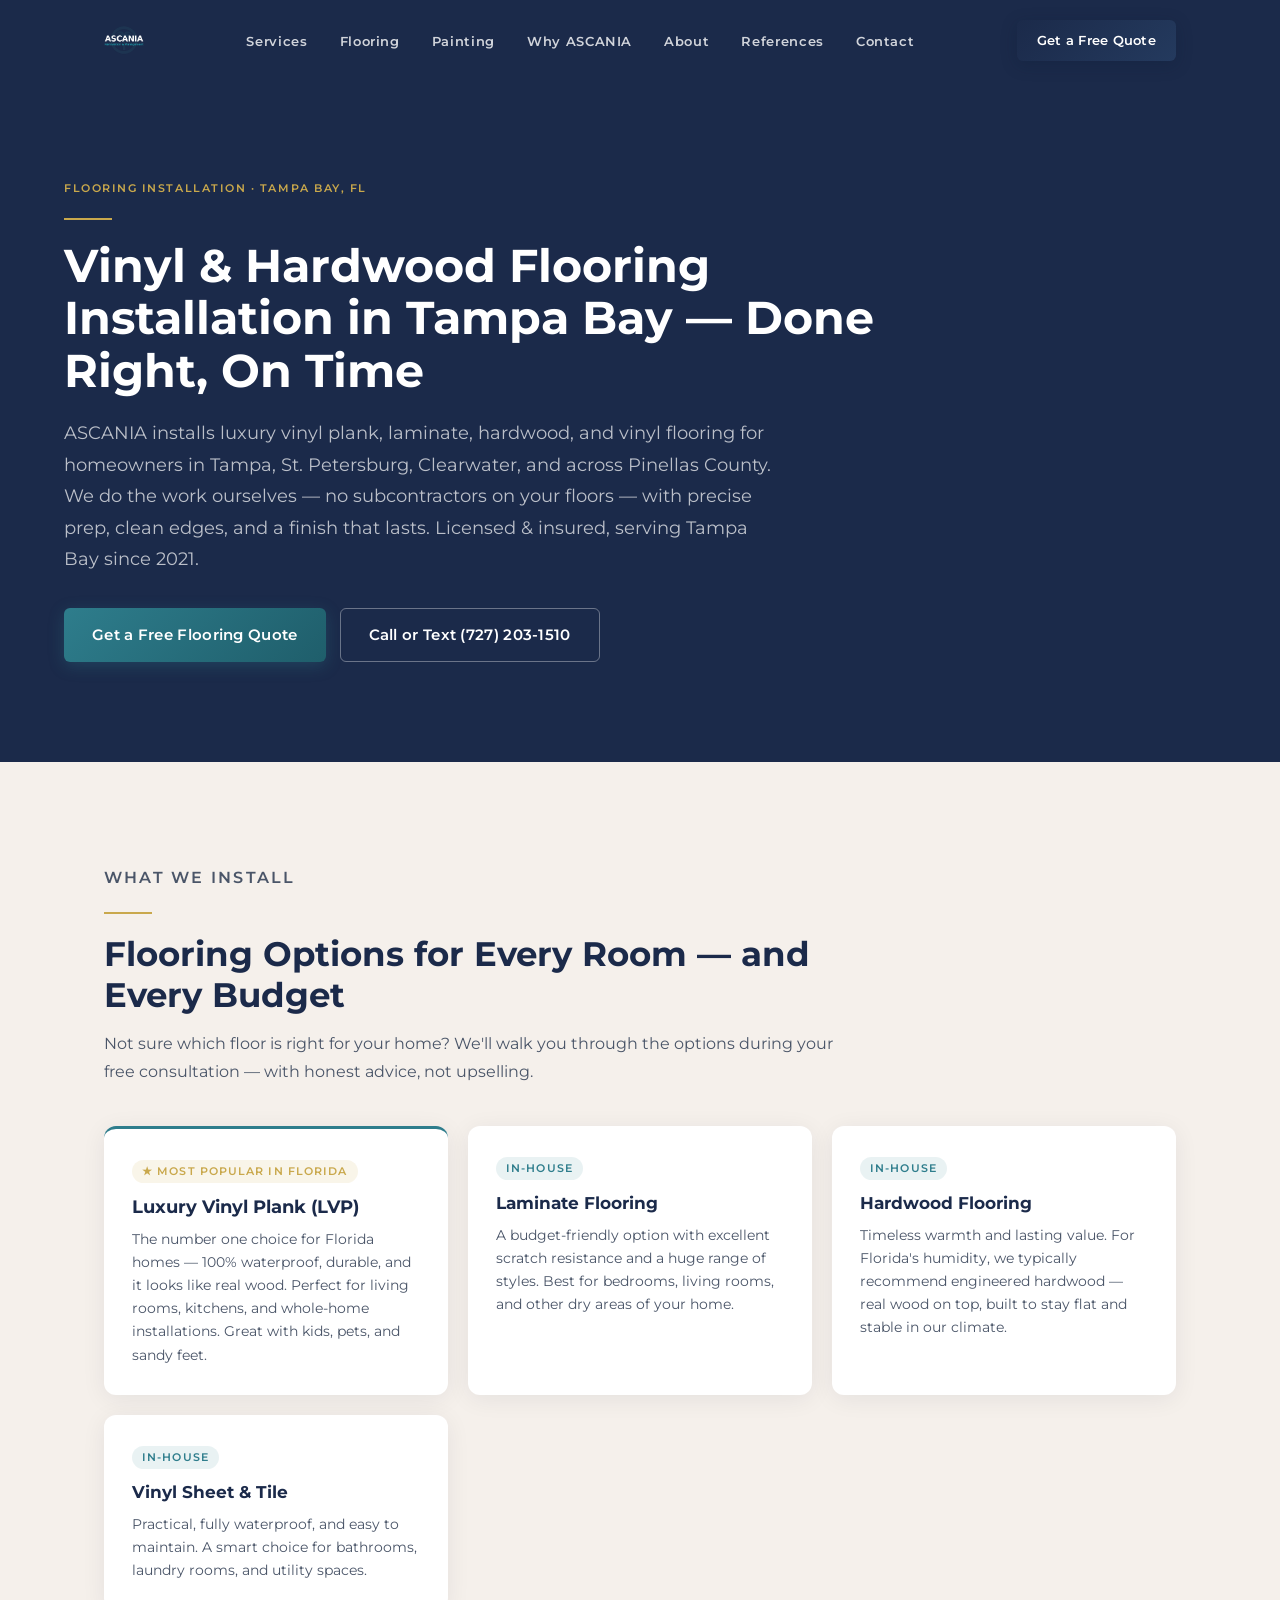
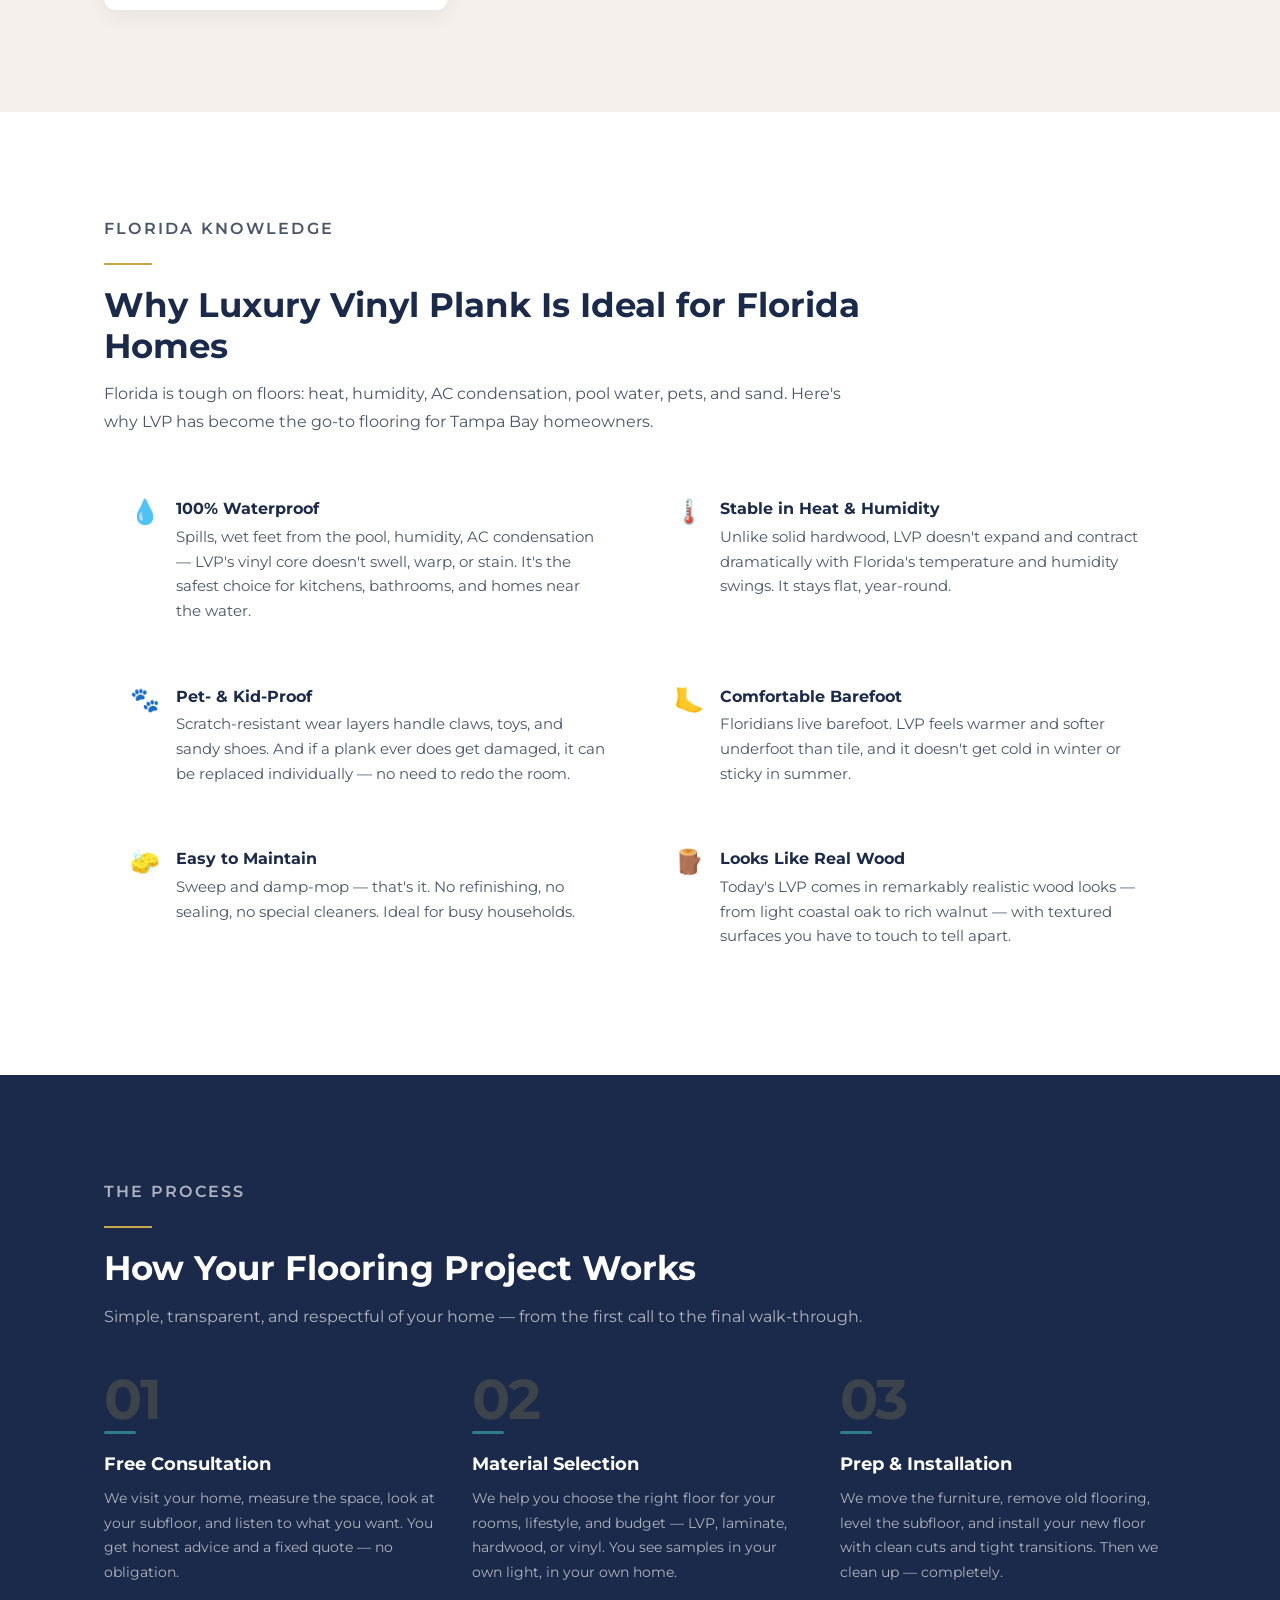
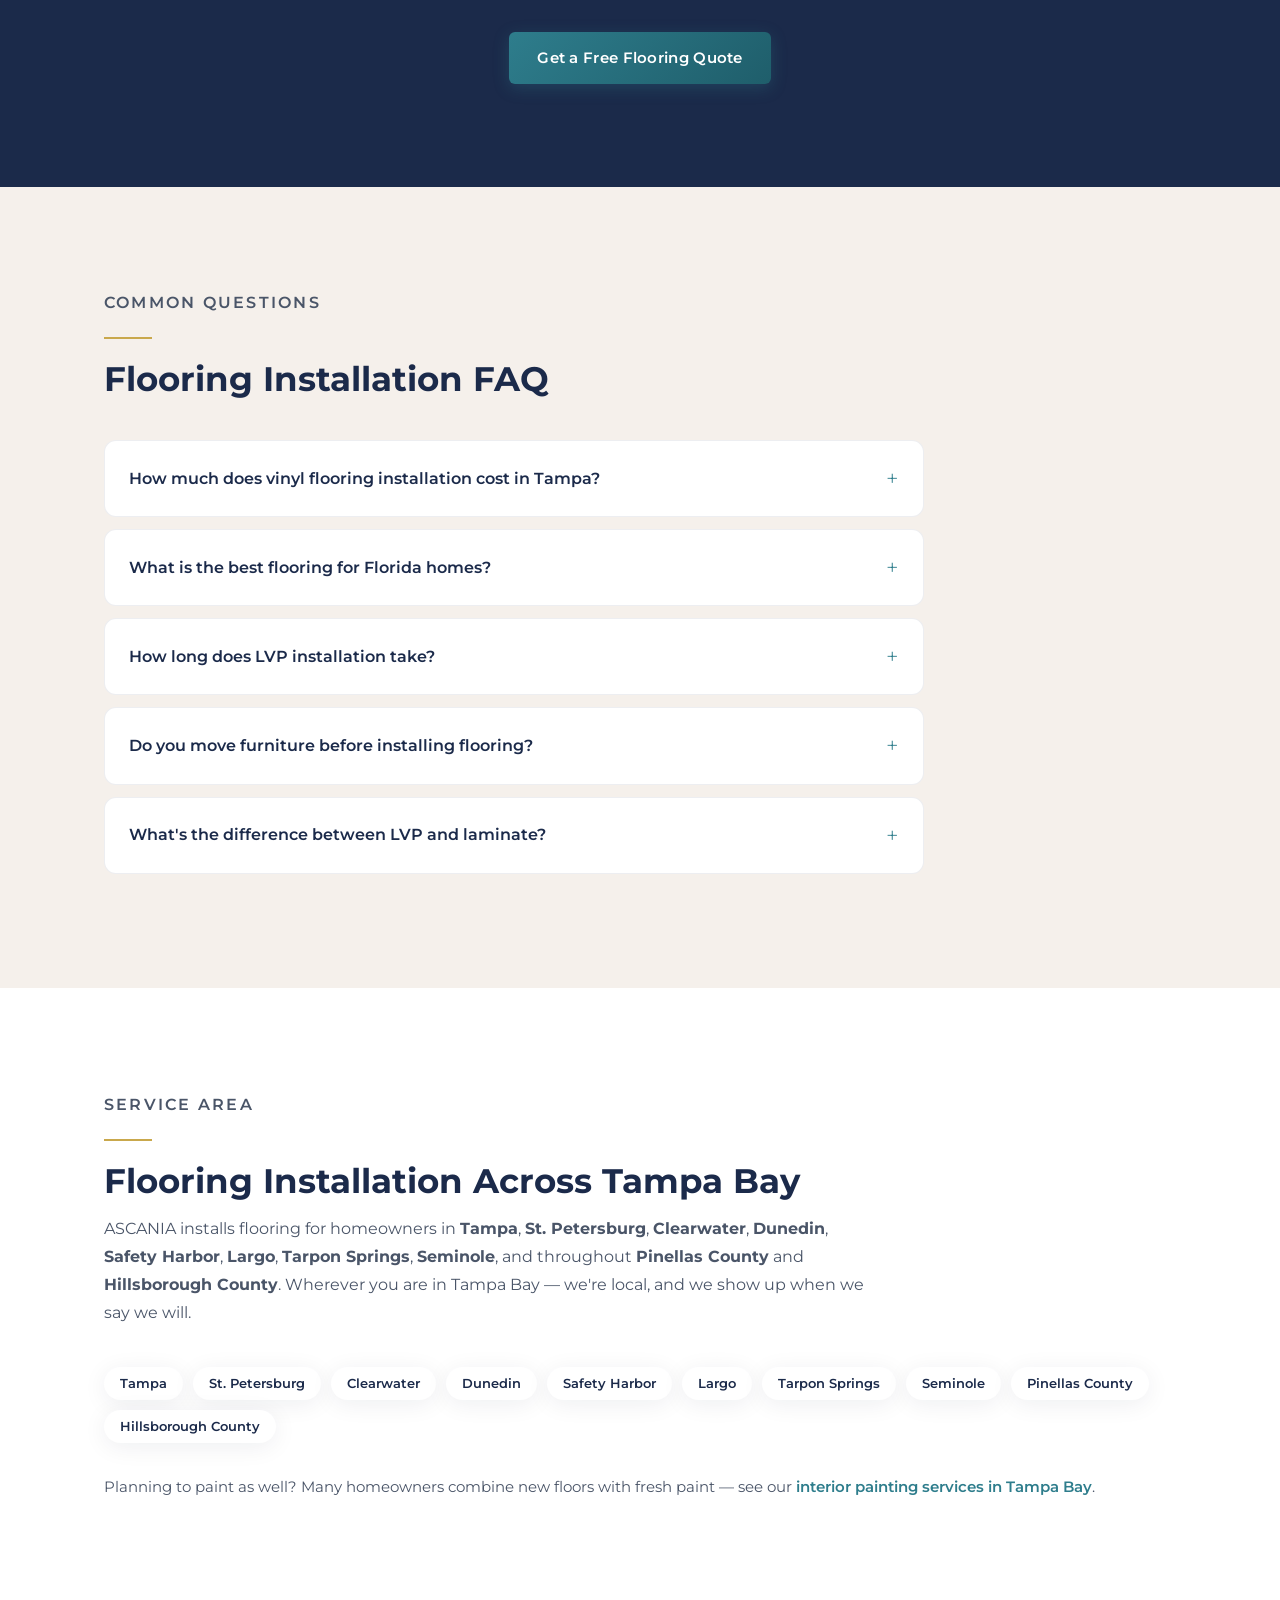
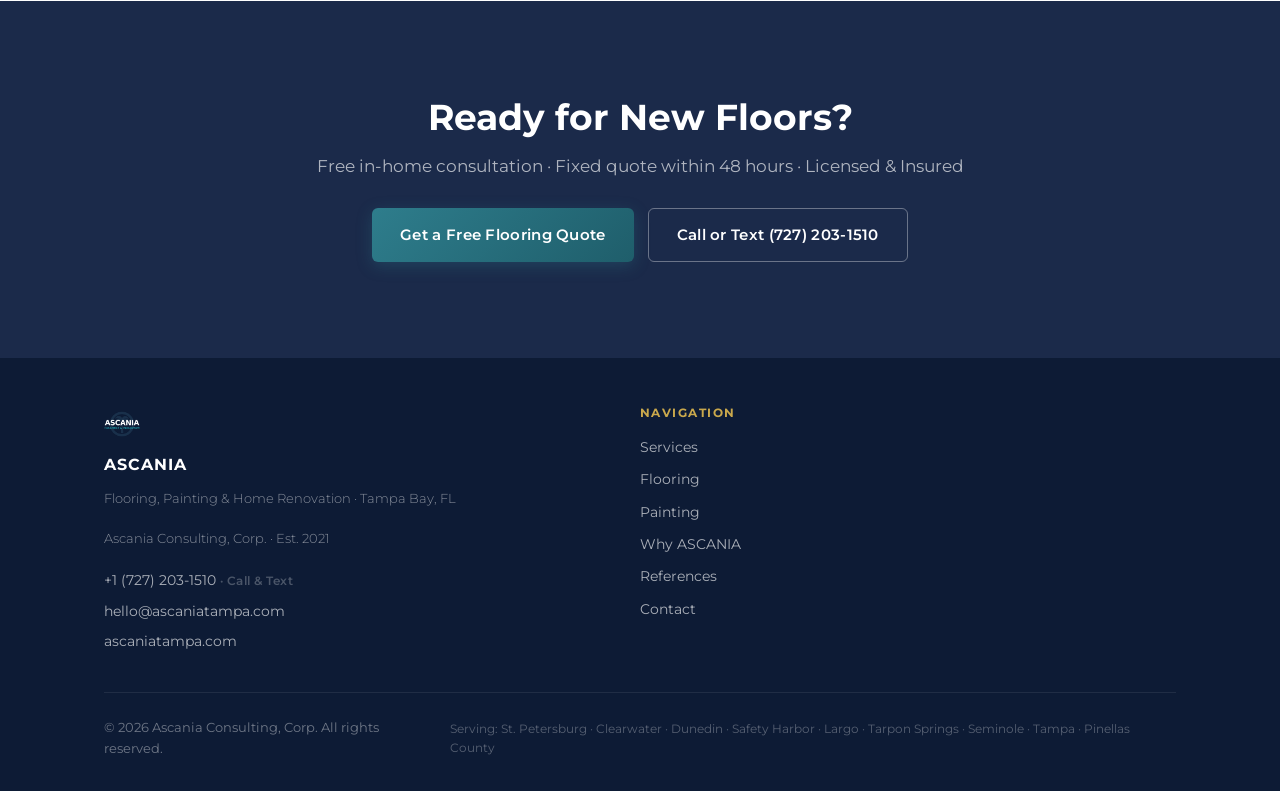
==== flooring-installation-tampa/index.html @ b38b6c7f "Refocus site on homeowners, add flooring & painting SEO pages - Rewrite homepage copy (EN+DE) for ho" ====
<!DOCTYPE html>
<html lang="en">
<head>
  <meta charset="UTF-8" />
  <meta name="viewport" content="width=device-width, initial-scale=1.0" />

  <!-- SEO Meta -->
  <title>Vinyl &amp; Hardwood Flooring Installation Tampa | ASCANIA</title>
  <meta name="description" content="Professional LVP, laminate &amp; hardwood flooring installation in Tampa, St. Petersburg &amp; Clearwater. Clean work, clear pricing. Get a free quote today." />
  <meta name="keywords" content="vinyl flooring installation Tampa, LVP flooring installer Tampa Bay, luxury vinyl plank installation St. Petersburg, flooring contractor Clearwater, hardwood flooring installation Tampa" />
  <link rel="canonical" href="https://www.ascaniatampa.com/flooring-installation-tampa/" />

  <!-- Open Graph -->
  <meta property="og:type"        content="website" />
  <meta property="og:url"         content="https://www.ascaniatampa.com/flooring-installation-tampa/" />
  <meta property="og:title"       content="Vinyl &amp; Hardwood Flooring Installation in Tampa Bay | ASCANIA" />
  <meta property="og:description" content="Professional LVP, laminate &amp; hardwood flooring installation for homeowners in Tampa, St. Petersburg &amp; Clearwater. Done right, on time. Free quotes." />
  <meta property="og:image"       content="https://www.ascaniatampa.com/assets/images/ascania_logo_on_dark.png" />
  <meta name="twitter:card"       content="summary_large_image" />

  <!-- Favicon -->
  <link rel="icon" type="image/x-icon"    href="../favicon.ico" />
  <link rel="icon" type="image/png" sizes="32x32" href="../assets/images/favicon-32x32.png" />
  <link rel="icon" type="image/png" sizes="16x16" href="../assets/images/favicon-16x16.png" />
  <link rel="apple-touch-icon" sizes="180x180"    href="../assets/images/apple-touch-icon.png" />
  <link rel="manifest"                            href="../site.webmanifest" />

  <!-- Fonts -->
  <link rel="preconnect" href="https://fonts.googleapis.com" />
  <link rel="preconnect" href="https://fonts.gstatic.com" crossorigin />
  <link href="https://fonts.googleapis.com/css2?family=Montserrat:wght@300;400;600;700&family=Playfair+Display:ital@1&display=swap" rel="stylesheet" />

  <!-- Styles -->
  <link rel="stylesheet" href="../assets/css/style.css" />
  <style>
    /* ---- Service page hero ---- */
    .svc-hero {
      background: var(--navy);
      padding: clamp(120px,16vw,180px) var(--section-px) clamp(64px,8vw,100px);
      position: relative;
      overflow: hidden;
    }
    .svc-hero-inner { max-width: var(--max-w); margin: 0 auto; }
    .svc-hero h1 {
      color: var(--white);
      font-size: clamp(1.75rem,4.5vw,2.875rem);
      font-weight: 700;
      line-height: 1.15;
      max-width: 820px;
      margin-bottom: 20px;
    }
    .svc-hero p.svc-hero-sub {
      color: rgba(255,255,255,0.7);
      font-size: clamp(1rem,2vw,1.125rem);
      line-height: 1.75;
      max-width: 720px;
      margin-bottom: 32px;
    }
    .svc-hero-ctas { display: flex; flex-wrap: wrap; gap: 14px; }

    /* ---- Content typography ---- */
    .svc-section-header { max-width: 760px; margin-bottom: 40px; }
    .svc-section-header h2 {
      font-size: clamp(1.5rem,3.5vw,2.125rem);
      font-weight: 700;
      color: var(--navy);
      line-height: 1.2;
      margin-bottom: 14px;
    }
    .section--navy .svc-section-header h2 { color: var(--white); }
    .svc-section-header p { color: var(--text-mid); font-size: 1rem; line-height: 1.75; }
    .section--navy .svc-section-header p { color: rgba(255,255,255,0.65); }

    /* ---- Benefit list (Why LVP) ---- */
    .benefit-grid {
      display: grid;
      grid-template-columns: 1fr;
      gap: 16px;
    }
    @media (min-width: 720px) { .benefit-grid { grid-template-columns: 1fr 1fr; } }
    .benefit-item {
      background: var(--white);
      border-radius: var(--radius-lg);
      padding: 24px 26px;
      display: flex;
      gap: 16px;
      align-items: flex-start;
    }
    .benefit-item .icon { font-size: 1.5rem; line-height: 1; }
    .benefit-item h3 { font-size: 1rem; font-weight: 700; color: var(--navy); margin-bottom: 6px; }
    .benefit-item p { font-size: 0.9375rem; color: var(--text-mid); line-height: 1.65; }

    /* ---- FAQ ---- */
    .faq-list { max-width: 820px; }
    .faq-item {
      background: var(--white);
      border-radius: var(--radius-lg);
      margin-bottom: 12px;
      border: 1px solid rgba(27,42,74,0.08);
      overflow: hidden;
    }
    .faq-item summary {
      cursor: pointer;
      list-style: none;
      padding: 20px 24px;
      font-weight: 600;
      font-size: 1rem;
      color: var(--navy);
      display: flex;
      justify-content: space-between;
      align-items: center;
      gap: 16px;
    }
    .faq-item summary::-webkit-details-marker { display: none; }
    .faq-item summary::after {
      content: '+';
      font-size: 1.375rem;
      font-weight: 300;
      color: var(--teal);
      flex-shrink: 0;
      transition: transform 0.2s ease;
    }
    .faq-item[open] summary::after { transform: rotate(45deg); }
    .faq-item .faq-answer {
      padding: 0 24px 22px;
      color: var(--text-mid);
      font-size: 0.9375rem;
      line-height: 1.75;
    }

    /* ---- Bottom CTA ---- */
    .svc-cta {
      background: var(--navy);
      text-align: center;
      padding: clamp(56px,8vw,96px) var(--section-px);
    }
    .svc-cta h2 {
      color: var(--white);
      font-size: clamp(1.5rem,3.5vw,2.25rem);
      font-weight: 700;
      margin-bottom: 14px;
    }
    .svc-cta p { color: rgba(255,255,255,0.65); font-size: 1.0625rem; margin-bottom: 28px; }
    .svc-cta .svc-hero-ctas { justify-content: center; }
  </style>

  <!-- Schema.org: Service + FAQPage + LocalBusiness -->
  <script type="application/ld+json">
  {
    "@context": "https://schema.org",
    "@graph": [
      {
        "@type": "LocalBusiness",
        "@id": "https://www.ascaniatampa.com/#business",
        "name": "ASCANIA Renovation & Management",
        "description": "Flooring installation, interior painting, drywall and home renovation for homeowners in Tampa Bay, FL",
        "url": "https://www.ascaniatampa.com",
        "telephone": "+17272031510",
        "email": "hello@ascaniatampa.com",
        "logo": "https://www.ascaniatampa.com/assets/images/ascania_logo_on_dark.png",
        "address": { "@type": "PostalAddress", "addressLocality": "St. Petersburg", "addressRegion": "FL", "addressCountry": "US" },
        "areaServed": ["St. Petersburg","Clearwater","Dunedin","Safety Harbor","Largo","Tarpon Springs","Pinellas Park","Seminole","Tampa","Hillsborough County"],
        "foundingDate": "2021"
      },
      {
        "@type": "Service",
        "name": "Flooring Installation",
        "serviceType": "Flooring installation — luxury vinyl plank (LVP), laminate, hardwood, vinyl sheet and tile",
        "provider": { "@id": "https://www.ascaniatampa.com/#business" },
        "areaServed": ["Tampa","St. Petersburg","Clearwater","Dunedin","Safety Harbor","Largo","Tarpon Springs","Seminole","Pinellas County","Hillsborough County"],
        "url": "https://www.ascaniatampa.com/flooring-installation-tampa/",
        "description": "Professional flooring installation for homeowners in Tampa Bay: luxury vinyl plank, laminate, hardwood, and vinyl — including subfloor prep, furniture moving, and full cleanup."
      },
      {
        "@type": "FAQPage",
        "mainEntity": [
          {
            "@type": "Question",
            "name": "How much does vinyl flooring installation cost in Tampa?",
            "acceptedAnswer": { "@type": "Answer", "text": "Most luxury vinyl plank (LVP) installations in the Tampa area run between $4 and $8 per square foot installed, depending on the product you choose, the condition of your subfloor, and how much prep work is needed. Hardwood typically costs more. Every home is different — we give you an exact, fixed quote after a free in-home consultation, and the price you approve is the price you pay." }
          },
          {
            "@type": "Question",
            "name": "What is the best flooring for Florida homes?",
            "acceptedAnswer": { "@type": "Answer", "text": "For most Florida homes, luxury vinyl plank (LVP) is the best choice. It is 100% waterproof, handles Florida's heat and humidity without warping, stands up to pets and kids, and feels comfortable barefoot. If you want real wood, engineered hardwood is the better option for Florida's climate than solid hardwood." }
          },
          {
            "@type": "Question",
            "name": "How long does LVP installation take?",
            "acceptedAnswer": { "@type": "Answer", "text": "A single room is usually done in one day. A whole home of 1,500–2,000 square feet typically takes 3 to 5 days, including removing the old flooring, preparing the subfloor, installation, and cleanup. You get a clear timeline before we start — and we stick to it." }
          },
          {
            "@type": "Question",
            "name": "Do you move furniture before installing flooring?",
            "acceptedAnswer": { "@type": "Answer", "text": "Yes. We move your furniture, protect it while we work, and put everything back when we're done. We also remove and dispose of your old flooring. You don't have to lift a finger." }
          },
          {
            "@type": "Question",
            "name": "What's the difference between LVP and laminate?",
            "acceptedAnswer": { "@type": "Answer", "text": "LVP (luxury vinyl plank) has a waterproof vinyl core — spills, humidity, and wet floors are no problem. Laminate has a wood-fiber core that can swell when exposed to moisture, but it tends to be slightly cheaper and very scratch-resistant. For Florida homes — especially kitchens, bathrooms, and homes near the water — LVP is usually the better choice." }
          }
        ]
      },
      {
        "@type": "BreadcrumbList",
        "itemListElement": [
          { "@type": "ListItem", "position": 1, "name": "Home", "item": "https://www.ascaniatampa.com/" },
          { "@type": "ListItem", "position": 2, "name": "Flooring Installation Tampa", "item": "https://www.ascaniatampa.com/flooring-installation-tampa/" }
        ]
      }
    ]
  }
  </script>
</head>

<body>

<!-- ============================================================
     NAVIGATION
     ============================================================ -->
<nav id="navbar" role="navigation" aria-label="Main navigation">
  <div class="nav-inner">
    <a href="../" aria-label="ASCANIA — Home">
      <img src="../assets/images/ascania_logo_on_dark.png"
           alt="ASCANIA Renovation &amp; Management Logo"
           class="nav-logo"
           onerror="this.style.display='none';this.nextElementSibling.style.display='block';" />
      <span class="nav-logo-text" style="display:none;">ASCANIA</span>
    </a>

    <ul class="nav-links" role="list">
      <li><a href="../#services">Services</a></li>
      <li><a href="./" aria-current="page">Flooring</a></li>
      <li><a href="../interior-painting-tampa/">Painting</a></li>
      <li><a href="../#why-ascania">Why ASCANIA</a></li>
      <li><a href="../#about">About</a></li>
      <li><a href="../references/index.html">References</a></li>
      <li><a href="../#contact">Contact</a></li>
    </ul>

    <div class="nav-right">
      <a href="../#contact" class="btn btn-primary" style="padding:10px 20px;font-size:.8125rem;">Get a Free Quote</a>
      <button class="hamburger" id="hamburger" aria-label="Open menu" aria-expanded="false" aria-controls="mobile-menu">
        <span></span><span></span><span></span>
      </button>
    </div>
  </div>
</nav>

<!-- Mobile Menu -->
<nav class="mobile-menu" id="mobile-menu" aria-label="Mobile navigation">
  <a href="../#services">Services</a>
  <a href="./">Flooring</a>
  <a href="../interior-painting-tampa/">Painting</a>
  <a href="../#why-ascania">Why ASCANIA</a>
  <a href="../#about">About</a>
  <a href="../references/index.html">References</a>
  <a href="../#contact">Contact</a>
  <a href="../#contact" class="btn btn-teal">Get a Free Quote</a>
</nav>


<!-- ============================================================
     HERO
     ============================================================ -->
<section class="svc-hero" aria-labelledby="flooring-heading">
  <div class="svc-hero-inner">
    <p class="eyebrow" style="color:var(--gold);">Flooring Installation · Tampa Bay, FL</p>
    <span class="gold-line"></span>
    <h1 id="flooring-heading">Vinyl &amp; Hardwood Flooring Installation in Tampa Bay — Done Right, On Time</h1>
    <p class="svc-hero-sub">
      ASCANIA installs luxury vinyl plank, laminate, hardwood, and vinyl flooring for homeowners in Tampa,
      St.&nbsp;Petersburg, Clearwater, and across Pinellas County. We do the work ourselves — no subcontractors
      on your floors — with precise prep, clean edges, and a finish that lasts. Licensed &amp; insured,
      serving Tampa Bay since 2021.
    </p>
    <div class="svc-hero-ctas">
      <a href="../#contact" class="btn btn-teal">Get a Free Flooring Quote</a>
      <a href="tel:+17272031510" class="btn btn-secondary">Call or Text (727) 203-1510</a>
    </div>
  </div>
</section>


<!-- ============================================================
     FLOORING TYPES
     ============================================================ -->
<section class="section section--offwhite" aria-labelledby="types-heading">
  <div class="container">
    <div class="svc-section-header">
      <p class="eyebrow">What We Install</p>
      <span class="gold-line"></span>
      <h2 id="types-heading">Flooring Options for Every Room — and Every Budget</h2>
      <p>Not sure which floor is right for your home? We'll walk you through the options during your free consultation — with honest advice, not upselling.</p>
    </div>

    <div class="services-grid">
      <div class="service-card service-card--core fade-up">
        <span class="service-card-tag">★ Most Popular in Florida</span>
        <h3>Luxury Vinyl Plank (LVP)</h3>
        <p>The number one choice for Florida homes — 100% waterproof, durable, and it looks like real wood. Perfect for living rooms, kitchens, and whole-home installations. Great with kids, pets, and sandy feet.</p>
      </div>
      <div class="service-card fade-up">
        <span class="service-card-tag">In-house</span>
        <h3>Laminate Flooring</h3>
        <p>A budget-friendly option with excellent scratch resistance and a huge range of styles. Best for bedrooms, living rooms, and other dry areas of your home.</p>
      </div>
      <div class="service-card fade-up">
        <span class="service-card-tag">In-house</span>
        <h3>Hardwood Flooring</h3>
        <p>Timeless warmth and lasting value. For Florida's humidity, we typically recommend engineered hardwood — real wood on top, built to stay flat and stable in our climate.</p>
      </div>
      <div class="service-card fade-up">
        <span class="service-card-tag">In-house</span>
        <h3>Vinyl Sheet &amp; Tile</h3>
        <p>Practical, fully waterproof, and easy to maintain. A smart choice for bathrooms, laundry rooms, and utility spaces.</p>
      </div>
    </div>
  </div>
</section>


<!-- ============================================================
     WHY LVP FOR FLORIDA
     ============================================================ -->
<section class="section section--white" aria-labelledby="lvp-heading">
  <div class="container">
    <div class="svc-section-header">
      <p class="eyebrow">Florida Knowledge</p>
      <span class="gold-line"></span>
      <h2 id="lvp-heading">Why Luxury Vinyl Plank Is Ideal for Florida Homes</h2>
      <p>Florida is tough on floors: heat, humidity, AC condensation, pool water, pets, and sand. Here's why LVP has become the go-to flooring for Tampa Bay homeowners.</p>
    </div>

    <div class="benefit-grid">
      <div class="benefit-item fade-up">
        <span class="icon">💧</span>
        <div>
          <h3>100% Waterproof</h3>
          <p>Spills, wet feet from the pool, humidity, AC condensation — LVP's vinyl core doesn't swell, warp, or stain. It's the safest choice for kitchens, bathrooms, and homes near the water.</p>
        </div>
      </div>
      <div class="benefit-item fade-up">
        <span class="icon">🌡️</span>
        <div>
          <h3>Stable in Heat &amp; Humidity</h3>
          <p>Unlike solid hardwood, LVP doesn't expand and contract dramatically with Florida's temperature and humidity swings. It stays flat, year-round.</p>
        </div>
      </div>
      <div class="benefit-item fade-up">
        <span class="icon">🐾</span>
        <div>
          <h3>Pet- &amp; Kid-Proof</h3>
          <p>Scratch-resistant wear layers handle claws, toys, and sandy shoes. And if a plank ever does get damaged, it can be replaced individually — no need to redo the room.</p>
        </div>
      </div>
      <div class="benefit-item fade-up">
        <span class="icon">🦶</span>
        <div>
          <h3>Comfortable Barefoot</h3>
          <p>Floridians live barefoot. LVP feels warmer and softer underfoot than tile, and it doesn't get cold in winter or sticky in summer.</p>
        </div>
      </div>
      <div class="benefit-item fade-up">
        <span class="icon">🧽</span>
        <div>
          <h3>Easy to Maintain</h3>
          <p>Sweep and damp-mop — that's it. No refinishing, no sealing, no special cleaners. Ideal for busy households.</p>
        </div>
      </div>
      <div class="benefit-item fade-up">
        <span class="icon">🪵</span>
        <div>
          <h3>Looks Like Real Wood</h3>
          <p>Today's LVP comes in remarkably realistic wood looks — from light coastal oak to rich walnut — with textured surfaces you have to touch to tell apart.</p>
        </div>
      </div>
    </div>
  </div>
</section>


<!-- ============================================================
     PROCESS
     ============================================================ -->
<section class="section section--navy" aria-labelledby="fl-process-heading">
  <div class="container">
    <div class="svc-section-header">
      <p class="eyebrow">The Process</p>
      <span class="gold-line"></span>
      <h2 id="fl-process-heading">How Your Flooring Project Works</h2>
      <p>Simple, transparent, and respectful of your home — from the first call to the final walk-through.</p>
    </div>

    <div class="process-steps">
      <div class="process-step fade-up">
        <div class="step-number">01</div>
        <div class="step-teal-line"></div>
        <h3>Free Consultation</h3>
        <p>We visit your home, measure the space, look at your subfloor, and listen to what you want. You get honest advice and a fixed quote — no obligation.</p>
      </div>
      <div class="process-step fade-up">
        <div class="step-number">02</div>
        <div class="step-teal-line"></div>
        <h3>Material Selection</h3>
        <p>We help you choose the right floor for your rooms, lifestyle, and budget — LVP, laminate, hardwood, or vinyl. You see samples in your own light, in your own home.</p>
      </div>
      <div class="process-step fade-up">
        <div class="step-number">03</div>
        <div class="step-teal-line"></div>
        <h3>Prep &amp; Installation</h3>
        <p>We move the furniture, remove old flooring, level the subfloor, and install your new floor with clean cuts and tight transitions. Then we clean up — completely.</p>
      </div>
    </div>

    <div class="svc-hero-ctas" style="margin-top:48px;justify-content:center;">
      <a href="../#contact" class="btn btn-teal">Get a Free Flooring Quote</a>
    </div>
  </div>
</section>


<!-- ============================================================
     FAQ
     ============================================================ -->
<section class="section section--offwhite" aria-labelledby="fl-faq-heading">
  <div class="container">
    <div class="svc-section-header">
      <p class="eyebrow">Common Questions</p>
      <span class="gold-line"></span>
      <h2 id="fl-faq-heading">Flooring Installation FAQ</h2>
    </div>

    <div class="faq-list">
      <details class="faq-item">
        <summary>How much does vinyl flooring installation cost in Tampa?</summary>
        <div class="faq-answer">
          Most luxury vinyl plank (LVP) installations in the Tampa area run between <strong>$4 and $8 per square foot installed</strong>, depending on the product you choose, the condition of your subfloor, and how much prep work is needed. Hardwood typically costs more. Every home is different — we give you an exact, fixed quote after a free in-home consultation, and the price you approve is the price you pay. No surprises after the work starts.
        </div>
      </details>
      <details class="faq-item">
        <summary>What is the best flooring for Florida homes?</summary>
        <div class="faq-answer">
          For most Florida homes, <strong>luxury vinyl plank (LVP)</strong> is the best choice. It's 100% waterproof, handles Florida's heat and humidity without warping, stands up to pets and kids, and feels comfortable barefoot. If you want real wood, engineered hardwood is the better option for our climate than solid hardwood.
        </div>
      </details>
      <details class="faq-item">
        <summary>How long does LVP installation take?</summary>
        <div class="faq-answer">
          A single room is usually done <strong>in one day</strong>. A whole home of 1,500–2,000 square feet typically takes <strong>3 to 5 days</strong>, including removing the old flooring, preparing the subfloor, installation, and cleanup. You get a clear timeline before we start — and we stick to it.
        </div>
      </details>
      <details class="faq-item">
        <summary>Do you move furniture before installing flooring?</summary>
        <div class="faq-answer">
          Yes. We move your furniture, protect it while we work, and put everything back when we're done. We also remove and dispose of your old flooring. You don't have to lift a finger.
        </div>
      </details>
      <details class="faq-item">
        <summary>What's the difference between LVP and laminate?</summary>
        <div class="faq-answer">
          <strong>LVP</strong> has a waterproof vinyl core — spills, humidity, and wet floors are no problem. <strong>Laminate</strong> has a wood-fiber core that can swell when exposed to moisture, but it tends to be slightly cheaper and very scratch-resistant. For Florida homes — especially kitchens, bathrooms, and anything near the water — LVP is usually the better choice. We'll help you decide based on your rooms and budget.
        </div>
      </details>
    </div>
  </div>
</section>


<!-- ============================================================
     SERVICE AREA
     ============================================================ -->
<section class="section section--white" aria-labelledby="fl-area-heading">
  <div class="container">
    <div class="svc-section-header">
      <p class="eyebrow">Service Area</p>
      <span class="gold-line"></span>
      <h2 id="fl-area-heading">Flooring Installation Across Tampa Bay</h2>
      <p>
        ASCANIA installs flooring for homeowners in <strong>Tampa</strong>, <strong>St. Petersburg</strong>,
        <strong>Clearwater</strong>, <strong>Dunedin</strong>, <strong>Safety Harbor</strong>, <strong>Largo</strong>,
        <strong>Tarpon Springs</strong>, <strong>Seminole</strong>, and throughout <strong>Pinellas County</strong>
        and <strong>Hillsborough County</strong>. Wherever you are in Tampa Bay — we're local, and we show up
        when we say we will.
      </p>
    </div>
    <div class="city-tags">
      <span class="city-tag">Tampa</span>
      <span class="city-tag">St. Petersburg</span>
      <span class="city-tag">Clearwater</span>
      <span class="city-tag">Dunedin</span>
      <span class="city-tag">Safety Harbor</span>
      <span class="city-tag">Largo</span>
      <span class="city-tag">Tarpon Springs</span>
      <span class="city-tag">Seminole</span>
      <span class="city-tag">Pinellas County</span>
      <span class="city-tag">Hillsborough County</span>
    </div>
    <p style="margin-top:32px;color:var(--text-mid);font-size:0.9375rem;">
      Planning to paint as well? Many homeowners combine new floors with fresh paint —
      see our <a href="../interior-painting-tampa/" style="color:var(--teal);font-weight:600;">interior painting services in Tampa Bay</a>.
    </p>
  </div>
</section>


<!-- ============================================================
     BOTTOM CTA
     ============================================================ -->
<section class="svc-cta" aria-labelledby="fl-cta-heading">
  <h2 id="fl-cta-heading">Ready for New Floors?</h2>
  <p>Free in-home consultation · Fixed quote within 48 hours · Licensed &amp; Insured</p>
  <div class="svc-hero-ctas">
    <a href="../#contact" class="btn btn-teal">Get a Free Flooring Quote</a>
    <a href="tel:+17272031510" class="btn btn-secondary">Call or Text (727) 203-1510</a>
  </div>
</section>


<!-- ============================================================
     FOOTER
     ============================================================ -->
<footer id="footer" role="contentinfo">
  <div class="container footer-inner">
    <div class="footer-top">
      <div class="footer-brand">
        <div class="brand">
          <img src="../assets/images/ascania_logo_on_dark.png"
               alt="ASCANIA"
               style="height:36px;width:auto;margin-bottom:10px;"
               onerror="this.style.display='none';" />
          <p class="footer-brand-name">ASCANIA</p>
        </div>
        <p class="footer-tagline">Flooring, Painting &amp; Home Renovation · Tampa Bay, FL</p>
        <p class="footer-tagline">Ascania Consulting, Corp. · Est. 2021</p>
        <div class="footer-contact-list" style="margin-top:16px;">
          <a href="tel:+17272031510">+1 (727) 203-1510 <span class="contact-item-hint">· Call &amp; Text</span></a>
          <a href="mailto:hello@ascaniatampa.com">hello@ascaniatampa.com</a>
          <a href="https://www.ascaniatampa.com">ascaniatampa.com</a>
        </div>
      </div>

      <div class="footer-col">
        <h4>Navigation</h4>
        <nav class="footer-nav" aria-label="Footer navigation">
          <a href="../#services">Services</a>
          <a href="./">Flooring</a>
          <a href="../interior-painting-tampa/">Painting</a>
          <a href="../#why-ascania">Why ASCANIA</a>
          <a href="../references/index.html">References</a>
          <a href="../#contact">Contact</a>
        </nav>
      </div>
    </div>

    <div class="footer-divider"></div>

    <div class="footer-bottom">
      <p class="footer-copy">© 2026 Ascania Consulting, Corp. All rights reserved.</p>
      <p class="footer-cities">Serving: St. Petersburg · Clearwater · Dunedin · Safety Harbor · Largo · Tarpon Springs · Seminole · Tampa · Pinellas County</p>
    </div>
  </div>
</footer>

<!-- Scripts -->
<script src="../assets/js/main.js"></script>
</body>
</html>
---- assets/css/style.css ----
/* ==========================================================
   ASCANIA Renovation & Management — Style System
   Mobile First · Tonal Layering · No Borders
   ========================================================== */

/* ---------- Google Fonts ---------- */
@import url('https://fonts.googleapis.com/css2?family=Montserrat:wght@300;400;600;700&family=Playfair+Display:ital@1&display=swap');

/* ---------- CSS Variables ---------- */
:root {
  --navy:        #1B2A4A;
  --navy-deep:   #0D1B35;
  --navy-mid:    #243A5E;
  --teal:        #2E7D8C;
  --teal-dark:   #1F5E6B;
  --teal-light:  #3A9BAD;
  --gold:        #C9A84C;
  --gold-light:  #D9BC74;
  --offwhite:    #F5F0EB;
  --surface-low: #EDE9E3;
  --white:       #FFFFFF;
  --text-dark:   #1B2A4A;
  --text-mid:    #4A5568;
  --text-light:  #8B96A8;

  --font-sans:   'Montserrat', sans-serif;
  --font-serif:  'Playfair Display', serif;

  --radius-sm:   0.25rem;
  --radius-md:   0.375rem;
  --radius-lg:   0.75rem;
  --radius-full: 9999px;

  --shadow-float: 0 8px 40px rgba(13, 27, 53, 0.10);
  --shadow-card:  0 4px 24px rgba(13, 27, 53, 0.07);

  --transition: 0.25s ease;

  --max-w: 1200px;
  --section-py: clamp(64px, 8vw, 120px);
  --section-px: clamp(20px, 5vw, 64px);
}

/* ---------- Reset ---------- */
*, *::before, *::after { box-sizing: border-box; margin: 0; padding: 0; }
html { scroll-behavior: smooth; font-size: 16px; -webkit-text-size-adjust: 100%; }
body {
  font-family: var(--font-sans);
  font-weight: 400;
  color: var(--text-dark);
  background: var(--offwhite);
  line-height: 1.6;
  overflow-x: hidden;
}
img { max-width: 100%; height: auto; display: block; }
a { color: inherit; text-decoration: none; }
ul { list-style: none; }
button, input, select, textarea { font-family: inherit; }

/* ---------- Typography ---------- */
h1, h2, h3, h4 {
  font-family: var(--font-sans);
  font-weight: 700;
  line-height: 1.15;
  color: inherit;
}
.serif-italic {
  font-family: var(--font-serif);
  font-style: italic;
  font-weight: 400;
}
.label-sm {
  font-size: 0.6875rem;
  font-weight: 600;
  letter-spacing: 0.12em;
  text-transform: uppercase;
}
.brand-name { font-weight: 700; letter-spacing: 0.04em; }

/* ---------- Layout Utilities ---------- */
.container {
  width: 100%;
  max-width: var(--max-w);
  margin-inline: auto;
  padding-inline: var(--section-px);
}
.section {
  padding-block: var(--section-py);
}
.section--navy {
  background: var(--navy);
  color: var(--white);
}
.section--offwhite { background: var(--offwhite); }
.section--white { background: var(--white); }
.section--surface { background: var(--surface-low); }

.grid-2 { display: grid; gap: 32px; }
.grid-3 { display: grid; gap: 32px; }
.grid-5 { display: grid; gap: 24px; }

@media (min-width: 640px) {
  .grid-2 { grid-template-columns: 1fr 1fr; }
  .grid-3 { grid-template-columns: repeat(2, 1fr); }
  .grid-5 { grid-template-columns: repeat(2, 1fr); }
}
@media (min-width: 960px) {
  .grid-3 { grid-template-columns: repeat(3, 1fr); }
  .grid-5 { grid-template-columns: repeat(3, 1fr); }
}

/* ---------- Buttons ---------- */
.btn {
  display: inline-flex;
  align-items: center;
  gap: 8px;
  padding: 14px 28px;
  border-radius: var(--radius-md);
  font-family: var(--font-sans);
  font-weight: 600;
  font-size: 0.9375rem;
  letter-spacing: 0.02em;
  cursor: pointer;
  border: none;
  transition: var(--transition);
  white-space: nowrap;
}
.btn-primary {
  background: linear-gradient(135deg, var(--navy) 0%, var(--navy-mid) 100%);
  color: var(--white);
  box-shadow: 0 4px 16px rgba(13, 27, 53, 0.25);
}
.btn-primary:hover {
  background: linear-gradient(135deg, var(--navy-mid) 0%, var(--teal) 100%);
  transform: translateY(-1px);
  box-shadow: 0 6px 20px rgba(13, 27, 53, 0.30);
}
.btn-secondary {
  background: transparent;
  color: var(--white);
  border: 1.5px solid rgba(255,255,255,0.35);
}
.btn-secondary:hover {
  background: rgba(255,255,255,0.08);
  border-color: rgba(255,255,255,0.6);
}
.btn-teal {
  background: linear-gradient(135deg, var(--teal) 0%, var(--teal-dark) 100%);
  color: var(--white);
  box-shadow: 0 4px 16px rgba(46, 125, 140, 0.30);
}
.btn-teal:hover {
  background: linear-gradient(135deg, var(--teal-light) 0%, var(--teal) 100%);
  transform: translateY(-1px);
}

/* ---------- Gold Divider ---------- */
.gold-line {
  display: block;
  width: 48px;
  height: 2px;
  background: var(--gold);
  margin-block: 20px;
}
.gold-line--center { margin-inline: auto; }

/* ---------- Section Eyebrow ---------- */
.eyebrow {
  font-size: 0.6875rem;
  font-weight: 600;
  letter-spacing: 0.14em;
  text-transform: uppercase;
  color: var(--teal);
  margin-bottom: 12px;
}
.section--navy .eyebrow { color: var(--gold); }

/* ==========================================================
   NAVIGATION
   ========================================================== */
#navbar {
  position: fixed;
  top: 0;
  left: 0;
  right: 0;
  z-index: 100;
  transition: background var(--transition), box-shadow var(--transition);
  padding-block: 20px;
}
#navbar.scrolled {
  background: rgba(27, 42, 74, 0.92);
  backdrop-filter: blur(20px);
  -webkit-backdrop-filter: blur(20px);
  box-shadow: 0 4px 30px rgba(13, 27, 53, 0.20);
  padding-block: 14px;
}
.nav-inner {
  display: flex;
  align-items: center;
  justify-content: space-between;
  max-width: var(--max-w);
  margin-inline: auto;
  padding-inline: var(--section-px);
  gap: 24px;
}
.nav-logo {
  height: 40px;
  width: auto;
  flex-shrink: 0;
}
.nav-logo-text {
  font-family: var(--font-sans);
  font-weight: 700;
  font-size: 1.125rem;
  letter-spacing: 0.08em;
  color: var(--white);
  text-transform: uppercase;
}
.nav-links {
  display: none;
  align-items: center;
  gap: 32px;
}
.nav-links a {
  font-size: 0.8125rem;
  font-weight: 600;
  letter-spacing: 0.05em;
  color: rgba(255,255,255,0.80);
  transition: color var(--transition);
}
.nav-links a:hover { color: var(--white); }
.nav-right {
  display: flex;
  align-items: center;
  gap: 16px;
}
.lang-switcher {
  display: flex;
  align-items: center;
  gap: 2px;
  background: rgba(255,255,255,0.10);
  border-radius: var(--radius-full);
  padding: 3px 4px;
}
.lang-btn {
  background: none;
  border: none;
  cursor: pointer;
  padding: 4px 10px;
  border-radius: var(--radius-full);
  font-family: var(--font-sans);
  font-size: 0.75rem;
  font-weight: 600;
  letter-spacing: 0.06em;
  color: rgba(255,255,255,0.65);
  transition: all var(--transition);
}
.lang-btn.active {
  background: var(--white);
  color: var(--navy);
}
.hamburger {
  display: flex;
  flex-direction: column;
  gap: 5px;
  background: none;
  border: none;
  cursor: pointer;
  padding: 6px;
}
.hamburger span {
  display: block;
  width: 22px;
  height: 2px;
  background: var(--white);
  border-radius: 2px;
  transition: all 0.3s ease;
}
.hamburger.open span:nth-child(1) { transform: translateY(7px) rotate(45deg); }
.hamburger.open span:nth-child(2) { opacity: 0; }
.hamburger.open span:nth-child(3) { transform: translateY(-7px) rotate(-45deg); }

/* Mobile Menu */
.mobile-menu {
  display: none;
  position: fixed;
  inset: 0;
  z-index: 99;
  background: rgba(13, 27, 53, 0.97);
  backdrop-filter: blur(20px);
  flex-direction: column;
  align-items: center;
  justify-content: center;
  gap: 36px;
  padding: 80px 32px 40px;
}
.mobile-menu.open { display: flex; }
.mobile-menu a {
  font-size: 1.25rem;
  font-weight: 600;
  color: var(--white);
  letter-spacing: 0.05em;
  transition: color var(--transition);
}
.mobile-menu a:hover { color: var(--gold); }
.mobile-lang {
  display: flex;
  gap: 8px;
  margin-top: 8px;
}

@media (min-width: 960px) {
  .nav-links { display: flex; }
  .hamburger { display: none; }
}

/* ==========================================================
   HERO
   ========================================================== */
#hero {
  position: relative;
  min-height: 100svh;
  background: var(--navy);
  color: var(--white);
  display: flex;
  align-items: center;
  overflow: hidden;
  padding-block: 120px 80px;
}
.hero-watermark {
  position: absolute;
  bottom: -60px;
  right: -40px;
  width: clamp(200px, 35vw, 440px);
  opacity: 0.06;
  pointer-events: none;
  user-select: none;
}
.hero-inner {
  position: relative;
  z-index: 1;
  display: grid;
  gap: 48px;
  align-items: center;
}
@media (min-width: 800px) {
  .hero-inner {
    grid-template-columns: 1fr auto;
    gap: 64px;
  }
}
.hero-content { max-width: 640px; }
.hero-badge {
  display: inline-flex;
  align-items: center;
  gap: 8px;
  background: rgba(201, 168, 76, 0.15);
  border: 1px solid rgba(201, 168, 76, 0.35);
  color: var(--gold);
  padding: 6px 14px;
  border-radius: var(--radius-full);
  font-size: 0.75rem;
  font-weight: 600;
  letter-spacing: 0.1em;
  text-transform: uppercase;
  margin-bottom: 28px;
}
.hero-h1 {
  font-size: clamp(2rem, 5vw, 3.25rem);
  font-weight: 700;
  line-height: 1.10;
  margin-bottom: 20px;
  letter-spacing: -0.01em;
}
.hero-h1 em {
  font-style: normal;
  color: var(--teal-light);
}
.hero-h2 {
  font-size: clamp(0.9375rem, 2vw, 1.125rem);
  font-weight: 300;
  color: rgba(255,255,255,0.75);
  line-height: 1.5;
  margin-bottom: 20px;
  max-width: 540px;
}
.hero-body {
  font-size: 0.9375rem;
  color: rgba(255,255,255,0.65);
  line-height: 1.7;
  margin-bottom: 36px;
  max-width: 520px;
}
.hero-ctas {
  display: flex;
  flex-wrap: wrap;
  gap: 14px;
}
.hero-logo-wrap {
  flex-shrink: 0;
  display: flex;
  align-items: center;
  justify-content: center;
}
.hero-logo-img {
  width: clamp(180px, 26vw, 280px);
  opacity: 0.90;
  filter: drop-shadow(0 8px 32px rgba(13,27,53,0.35));
}

/* ==========================================================
   PAIN POINTS
   ========================================================== */
#pain-points { background: var(--offwhite); }
.pain-intro {
  max-width: 680px;
  margin-bottom: 56px;
}
.pain-intro h2 {
  font-size: clamp(1.75rem, 4vw, 2.5rem);
  margin-bottom: 0;
}
.pain-grid {
  display: grid;
  gap: 20px;
  grid-template-columns: 1fr;
  margin-bottom: 48px;
}
@media (min-width: 640px) { .pain-grid { grid-template-columns: repeat(2, 1fr); } }
@media (min-width: 960px) { .pain-grid { grid-template-columns: repeat(3, 1fr); } }
@media (min-width: 1100px) {
  .pain-grid { grid-template-columns: repeat(5, 1fr); }
}
.pain-card {
  background: var(--white);
  border-radius: var(--radius-lg);
  padding: 28px 24px;
  box-shadow: var(--shadow-card);
  transition: transform var(--transition), box-shadow var(--transition);
}
.pain-card:hover {
  transform: translateY(-3px);
  box-shadow: var(--shadow-float);
}
.pain-card .icon {
  font-size: 2rem;
  margin-bottom: 16px;
  display: block;
}
.pain-card strong {
  display: block;
  font-size: 0.9375rem;
  font-weight: 700;
  color: var(--navy);
  margin-bottom: 10px;
  line-height: 1.3;
}
.pain-card p {
  font-size: 0.875rem;
  color: var(--text-mid);
  line-height: 1.6;
}
.pain-transition {
  font-size: clamp(1.125rem, 2.5vw, 1.5rem);
  font-weight: 600;
  color: var(--teal);
  display: flex;
  align-items: center;
  gap: 12px;
}
.pain-transition::before {
  content: '';
  display: block;
  width: 40px;
  height: 2px;
  background: var(--teal);
  flex-shrink: 0;
}

/* ==========================================================
   PROCESS
   ========================================================== */
#process { background: var(--navy); color: var(--white); }
.process-header {
  max-width: 600px;
  margin-bottom: 64px;
}
.process-header h2 {
  font-size: clamp(1.75rem, 4vw, 2.5rem);
  margin-bottom: 12px;
}
.process-header p {
  font-size: 1.0625rem;
  color: rgba(255,255,255,0.60);
  font-weight: 300;
}
.process-steps {
  display: grid;
  gap: 32px;
}
@media (min-width: 768px) {
  .process-steps { grid-template-columns: repeat(3, 1fr); }
}
.process-step {
  position: relative;
  padding-left: 0;
}
.step-number {
  font-size: 3.5rem;
  font-weight: 700;
  color: rgba(201, 168, 76, 0.20);
  line-height: 1;
  margin-bottom: 4px;
  letter-spacing: -0.04em;
}
.step-teal-line {
  width: 32px;
  height: 3px;
  background: var(--teal);
  margin-bottom: 20px;
  border-radius: 2px;
}
.process-step h3 {
  font-size: 1.125rem;
  font-weight: 700;
  margin-bottom: 12px;
  color: var(--white);
}
.process-step p {
  font-size: 0.9rem;
  color: rgba(255,255,255,0.65);
  line-height: 1.7;
}

/* ==========================================================
   SERVICES
   ========================================================== */
#services { background: var(--offwhite); }
.services-header {
  max-width: 760px;
  margin-bottom: 56px;
}
.services-header h2 {
  font-size: clamp(1.75rem, 4vw, 2.5rem);
  margin-bottom: 16px;
}
.services-header p {
  font-size: 0.9375rem;
  color: var(--text-mid);
  line-height: 1.7;
}
.services-grid {
  display: grid;
  gap: 20px;
  grid-template-columns: 1fr;
}
@media (min-width: 640px) { .services-grid { grid-template-columns: repeat(2, 1fr); } }
@media (min-width: 960px) { .services-grid { grid-template-columns: repeat(3, 1fr); } }

.service-card {
  background: var(--white);
  border-radius: var(--radius-lg);
  padding: 28px;
  box-shadow: var(--shadow-card);
  transition: transform var(--transition), box-shadow var(--transition);
}
.service-card:hover {
  transform: translateY(-3px);
  box-shadow: var(--shadow-float);
}
.service-card-tag {
  display: inline-block;
  font-size: 0.6875rem;
  font-weight: 600;
  letter-spacing: 0.1em;
  text-transform: uppercase;
  color: var(--teal);
  background: rgba(46, 125, 140, 0.10);
  padding: 3px 10px;
  border-radius: var(--radius-full);
  margin-bottom: 14px;
}
.service-card h3 {
  font-size: 1.0625rem;
  font-weight: 700;
  color: var(--navy);
  margin-bottom: 10px;
}
.service-card p {
  font-size: 0.875rem;
  color: var(--text-mid);
  line-height: 1.65;
}
/* Core Specialty cards — Flooring & Painting */
.service-card--core {
  border-top: 3px solid var(--teal);
}
.service-card--core .service-card-tag {
  color: var(--gold);
  background: rgba(201, 168, 76, 0.12);
}
.service-card--core h3 {
  font-size: 1.125rem;
}

/* Featured PM card spans full width or highlights */
.service-card--featured {
  background: var(--navy);
  color: var(--white);
  border: 2px solid var(--gold);
  grid-column: 1 / -1;
}
@media (min-width: 960px) {
  .service-card--featured {
    grid-column: span 3;
    display: grid;
    grid-template-columns: 1fr 1fr;
    gap: 32px;
    align-items: start;
  }
  .service-card--featured .featured-right {
    border-left: 1px solid rgba(201, 168, 76, 0.25);
    padding-left: 32px;
  }
}
.service-card--featured .service-card-tag {
  color: var(--gold);
  background: rgba(201, 168, 76, 0.15);
}
.service-card--featured h3 {
  font-size: 1.375rem;
  color: var(--white);
}
.service-card--featured p {
  color: rgba(255,255,255,0.75);
}
.service-star {
  color: var(--gold);
  font-size: 1.25rem;
  margin-right: 8px;
}

/* ==========================================================
   WHY ASCANIA
   ========================================================== */
#why-ascania { background: var(--navy); color: var(--white); }
.why-header {
  max-width: 680px;
  margin-bottom: 56px;
}
.why-header h2 {
  font-size: clamp(1.75rem, 4vw, 2.5rem);
}
.usp-grid {
  display: grid;
  gap: 20px;
  grid-template-columns: 1fr;
}
@media (min-width: 640px) { .usp-grid { grid-template-columns: repeat(2, 1fr); } }
@media (min-width: 960px) { .usp-grid { grid-template-columns: repeat(3, 1fr); } }

.usp-card {
  background: rgba(255,255,255,0.05);
  border-radius: var(--radius-lg);
  padding: 28px;
  transition: background var(--transition);
}
.usp-card:hover { background: rgba(255,255,255,0.08); }
.usp-icon {
  font-size: 1.75rem;
  margin-bottom: 14px;
  display: block;
}
.usp-card h3 {
  font-size: 1.0625rem;
  font-weight: 700;
  margin-bottom: 10px;
  color: var(--white);
}
.usp-card p {
  font-size: 0.875rem;
  color: rgba(255,255,255,0.65);
  line-height: 1.65;
}

/* USP 1 — full width with sub-cards */
.usp-card--wide {
  grid-column: 1 / -1;
}
.usp-subcards {
  display: grid;
  gap: 16px;
  margin-top: 24px;
}
@media (min-width: 640px) { .usp-subcards { grid-template-columns: repeat(3, 1fr); } }
.usp-subcard {
  background: rgba(255,255,255,0.05);
  border-left: 3px solid var(--teal);
  border-radius: 0 var(--radius-sm) var(--radius-sm) 0;
  padding: 16px 18px;
}
.usp-subcard h4 {
  font-size: 0.875rem;
  font-weight: 700;
  color: var(--white);
  margin-bottom: 6px;
}
.usp-subcard p {
  font-size: 0.8125rem;
  color: rgba(255,255,255,0.60);
}

/* ==========================================================
   SERVICE AREA
   ========================================================== */
#service-area { background: var(--offwhite); }
.service-area-inner {
  display: grid;
  gap: 48px;
  align-items: start;
}
@media (min-width: 768px) {
  .service-area-inner { grid-template-columns: 1fr 1fr; }
}
.service-area-text h2 {
  font-size: clamp(1.5rem, 3.5vw, 2.25rem);
  margin-bottom: 20px;
}
.service-area-text p {
  font-size: 0.9375rem;
  color: var(--text-mid);
  line-height: 1.75;
}
.service-area-text strong { color: var(--navy); font-weight: 700; }
.city-tags {
  display: flex;
  flex-wrap: wrap;
  gap: 10px;
  margin-top: 28px;
}
.city-tag {
  background: var(--white);
  border-radius: var(--radius-full);
  padding: 6px 16px;
  font-size: 0.8125rem;
  font-weight: 600;
  color: var(--navy);
  box-shadow: var(--shadow-card);
}
.service-area-map {
  aspect-ratio: 4/3;
  border-radius: var(--radius-lg);
  overflow: hidden;
  box-shadow: var(--shadow-float);
  background: var(--surface-low);
  display: flex;
  align-items: center;
  justify-content: center;
}
.flags-wrap {
  display: flex;
  flex-direction: column;
  gap: 24px;
  align-self: center;
}
@media (min-width: 480px) {
  .flags-wrap { flex-direction: row; }
}
.flag-card {
  display: flex;
  flex-direction: column;
  align-items: center;
  gap: 12px;
  flex: 1;
}
.flag-img {
  width: 100%;
  max-width: 220px;
  aspect-ratio: 3/2;
  object-fit: contain;
  border-radius: var(--radius-md);
  box-shadow: var(--shadow-float);
}
.flag-label {
  font-size: 0.8125rem;
  font-weight: 600;
  color: var(--text-mid);
  letter-spacing: 0.04em;
  text-align: center;
}
.service-area-map img {
  width: 100%;
  height: 100%;
  object-fit: contain;
}
.service-area-map iframe {
  width: 100%;
  height: 100%;
  border: none;
}
.map-placeholder {
  text-align: center;
  color: var(--text-light);
  padding: 32px;
}
.map-placeholder .map-icon {
  font-size: 3rem;
  margin-bottom: 12px;
}

/* ==========================================================
   ABOUT
   ========================================================== */
#about { background: var(--navy); color: var(--white); }
.about-inner {
  display: grid;
  gap: 48px;
  align-items: center;
}
@media (min-width: 768px) {
  .about-inner {
    grid-template-columns: auto 1fr;
    gap: 64px;
  }
}
.about-photo-wrap {
  flex-shrink: 0;
  position: relative;
  align-self: start;
}
.about-photo {
  width: clamp(180px, 25vw, 260px);
  aspect-ratio: 1;
  border-radius: var(--radius-lg);
  object-fit: cover;
  object-position: center top;
  border: 3px solid rgba(201, 168, 76, 0.35);
  box-shadow: var(--shadow-float);
}
.about-photo-fallback {
  width: clamp(180px, 25vw, 260px);
  aspect-ratio: 1;
  border-radius: var(--radius-lg);
  background: var(--navy-mid);
  border: 3px solid rgba(201, 168, 76, 0.35);
  display: flex;
  align-items: center;
  justify-content: center;
  color: rgba(255,255,255,0.30);
  font-size: 0.8125rem;
  text-align: center;
  padding: 20px;
}
.about-text h2 {
  font-size: clamp(1.5rem, 3.5vw, 2.25rem);
  margin-bottom: 6px;
}
.about-name {
  font-size: 1.0625rem;
  font-weight: 600;
  color: var(--gold);
  margin-bottom: 20px;
}
.about-text p {
  font-size: 0.9375rem;
  color: rgba(255,255,255,0.75);
  line-height: 1.75;
  margin-bottom: 16px;
}
.about-quote {
  margin-top: 28px;
  padding: 20px 24px;
  border-left: 3px solid var(--gold);
  background: rgba(255,255,255,0.04);
  border-radius: 0 var(--radius-sm) var(--radius-sm) 0;
}
.about-quote p {
  font-family: var(--font-serif);
  font-style: italic;
  font-size: 1.0625rem;
  color: rgba(255,255,255,0.85);
  line-height: 1.6;
  margin: 0;
}

/* ==========================================================
   TESTIMONIALS
   ========================================================== */
#testimonials { background: var(--offwhite); }
.testimonials-header {
  max-width: 580px;
  margin-bottom: 48px;
}
.testimonials-header h2 {
  font-size: clamp(1.5rem, 3.5vw, 2.25rem);
}
.testimonials-grid {
  display: grid;
  gap: 20px;
  grid-template-columns: 1fr;
}
@media (min-width: 640px) { .testimonials-grid { grid-template-columns: repeat(2, 1fr); } }
@media (min-width: 960px) { .testimonials-grid { grid-template-columns: repeat(3, 1fr); } }

.testimonial-card {
  background: var(--white);
  border-radius: var(--radius-lg);
  padding: 28px;
  border: 1.5px dashed rgba(46, 125, 140, 0.25);
  min-height: 180px;
  display: flex;
  flex-direction: column;
  justify-content: center;
}
.testimonial-placeholder {
  font-family: var(--font-serif);
  font-style: italic;
  font-size: 0.9375rem;
  color: var(--text-light);
  text-align: center;
  line-height: 1.7;
}

/* ==========================================================
   CONTACT
   ========================================================== */
#contact { background: var(--surface-low); }
.contact-inner {
  display: grid;
  gap: 48px;
  align-items: start;
}
@media (min-width: 768px) {
  .contact-inner { grid-template-columns: 1fr 1.2fr; gap: 64px; }
}
.contact-info h2 {
  font-size: clamp(1.5rem, 3.5vw, 2.25rem);
  margin-bottom: 16px;
  color: var(--navy);
}
.contact-info p {
  font-size: 0.9375rem;
  color: var(--text-mid);
  line-height: 1.7;
  margin-bottom: 32px;
}
.contact-details {
  display: flex;
  flex-direction: column;
  gap: 16px;
  margin-bottom: 32px;
}
.contact-item {
  display: flex;
  align-items: center;
  gap: 14px;
}
.contact-item-icon {
  width: 40px;
  height: 40px;
  border-radius: var(--radius-md);
  background: var(--teal);
  display: flex;
  align-items: center;
  justify-content: center;
  font-size: 1.125rem;
  flex-shrink: 0;
}
.contact-item-text {
  display: flex;
  flex-direction: column;
}
.contact-item-label {
  font-size: 0.6875rem;
  font-weight: 600;
  letter-spacing: 0.1em;
  text-transform: uppercase;
  color: var(--text-light);
  margin-bottom: 2px;
}
.contact-item-value {
  font-size: 0.9375rem;
  font-weight: 600;
  color: var(--navy);
}
.contact-item-value a { color: var(--teal); }
.contact-item-value a:hover { text-decoration: underline; }
.contact-item-hint {
  font-size: 0.75rem;
  font-weight: 600;
  color: var(--text-mid);
  letter-spacing: 0.04em;
}
.qr-wrap {
  display: flex;
  align-items: center;
  gap: 16px;
  padding: 16px 20px;
  background: var(--white);
  border-radius: var(--radius-lg);
  box-shadow: var(--shadow-card);
  width: fit-content;
}
.qr-img {
  width: 140px;
  height: 140px;
  border-radius: var(--radius-sm);
}
.qr-text {
  display: flex;
  flex-direction: column;
}
.qr-label {
  font-size: 0.6875rem;
  font-weight: 600;
  letter-spacing: 0.1em;
  text-transform: uppercase;
  color: var(--text-light);
  margin-bottom: 4px;
}
.qr-sublabel {
  font-size: 0.8125rem;
  color: var(--text-mid);
}

/* Contact Form */
.contact-form {
  background: var(--white);
  border-radius: var(--radius-lg);
  padding: clamp(24px, 4vw, 40px);
  box-shadow: var(--shadow-float);
}
.form-grid {
  display: grid;
  gap: 20px;
  margin-bottom: 20px;
}
@media (min-width: 480px) {
  .form-grid.two-col { grid-template-columns: 1fr 1fr; }
}
.form-group {
  display: flex;
  flex-direction: column;
  gap: 6px;
}
.form-label {
  font-size: 0.75rem;
  font-weight: 600;
  letter-spacing: 0.06em;
  text-transform: uppercase;
  color: var(--text-mid);
}
.form-input,
.form-select,
.form-textarea {
  width: 100%;
  padding: 12px 16px;
  background: var(--offwhite);
  border: none;
  border-bottom: 2px solid transparent;
  border-radius: var(--radius-sm) var(--radius-sm) 0 0;
  font-family: var(--font-sans);
  font-size: 0.9375rem;
  color: var(--navy);
  transition: border-color var(--transition), background var(--transition);
  outline: none;
  appearance: none;
}
.form-input:focus,
.form-select:focus,
.form-textarea:focus {
  background: #F0ECE5;
  border-bottom-color: var(--gold);
}
.form-textarea { resize: vertical; min-height: 120px; }
.form-select {
  background-image: url("data:image/svg+xml,%3Csvg xmlns='http://www.w3.org/2000/svg' width='16' height='16' viewBox='0 0 24 24' fill='none' stroke='%234A5568' stroke-width='2'%3E%3Cpath d='M6 9l6 6 6-6'/%3E%3C/svg%3E");
  background-repeat: no-repeat;
  background-position: right 14px center;
  padding-right: 40px;
}
.form-submit {
  width: 100%;
  padding: 15px;
  font-size: 1rem;
}
.form-note {
  margin-top: 14px;
  font-size: 0.75rem;
  color: var(--text-light);
  text-align: center;
}

/* ==========================================================
   FOOTER
   ========================================================== */
#footer {
  background: var(--navy-deep);
  color: rgba(255,255,255,0.75);
  padding-block: 48px 32px;
  position: relative;
  overflow: hidden;
}
.footer-watermark {
  position: absolute;
  bottom: -40px;
  right: -30px;
  width: 280px;
  opacity: 0.04;
  pointer-events: none;
}
.footer-inner {
  position: relative;
  z-index: 1;
}
.footer-top {
  display: grid;
  gap: 40px;
  margin-bottom: 40px;
}
@media (min-width: 640px) {
  .footer-top { grid-template-columns: 1fr 1fr; }
}
@media (min-width: 960px) {
  .footer-top { grid-template-columns: 2fr 1fr 1fr; }
}
.footer-brand .brand { margin-bottom: 10px; }
.footer-brand-name {
  font-size: 1rem;
  font-weight: 700;
  letter-spacing: 0.06em;
  color: var(--white);
  text-transform: uppercase;
}
.footer-tagline {
  font-size: 0.8125rem;
  color: rgba(255,255,255,0.50);
  margin-bottom: 20px;
  font-weight: 300;
}
.footer-contact-list {
  display: flex;
  flex-direction: column;
  gap: 8px;
}
.footer-contact-list a {
  font-size: 0.875rem;
  color: rgba(255,255,255,0.65);
  transition: color var(--transition);
}
.footer-contact-list a:hover { color: var(--teal-light); }
.footer-col h4 {
  font-size: 0.75rem;
  font-weight: 700;
  letter-spacing: 0.12em;
  text-transform: uppercase;
  color: var(--gold);
  margin-bottom: 16px;
}
.footer-nav {
  display: flex;
  flex-direction: column;
  gap: 10px;
}
.footer-nav a {
  font-size: 0.875rem;
  color: rgba(255,255,255,0.65);
  transition: color var(--transition);
}
.footer-nav a:hover { color: var(--white); }
.footer-social {
  display: flex;
  gap: 12px;
  margin-bottom: 20px;
}
.social-link {
  width: 36px;
  height: 36px;
  border-radius: var(--radius-sm);
  background: rgba(255,255,255,0.07);
  display: flex;
  align-items: center;
  justify-content: center;
  font-size: 1rem;
  transition: background var(--transition);
}
.social-link:hover { background: rgba(255,255,255,0.13); }
.footer-divider {
  height: 1px;
  background: rgba(255,255,255,0.08);
  margin-bottom: 24px;
}
.footer-bottom {
  display: flex;
  flex-direction: column;
  gap: 10px;
  align-items: start;
}
@media (min-width: 640px) {
  .footer-bottom {
    flex-direction: row;
    justify-content: space-between;
    align-items: center;
  }
}
.footer-copy {
  font-size: 0.8125rem;
  color: rgba(255,255,255,0.40);
}
.footer-cities {
  font-size: 0.75rem;
  color: rgba(255,255,255,0.30);
}

/* ==========================================================
   COOKIE BANNER
   ========================================================== */
#cookie-banner {
  position: fixed;
  bottom: 0;
  left: 0;
  right: 0;
  z-index: 200;
  background: rgba(13, 27, 53, 0.97);
  backdrop-filter: blur(16px);
  padding: 20px var(--section-px);
  transform: translateY(100%);
  transition: transform 0.4s ease;
}
#cookie-banner.visible { transform: translateY(0); }
.cookie-inner {
  max-width: var(--max-w);
  margin-inline: auto;
  display: flex;
  flex-wrap: wrap;
  align-items: center;
  gap: 16px;
  justify-content: space-between;
}
.cookie-text {
  font-size: 0.8125rem;
  color: rgba(255,255,255,0.75);
  max-width: 640px;
}
.cookie-actions {
  display: flex;
  gap: 10px;
  flex-shrink: 0;
}
.cookie-accept {
  background: var(--teal);
  color: var(--white);
  border: none;
  border-radius: var(--radius-md);
  padding: 9px 20px;
  font-family: var(--font-sans);
  font-size: 0.8125rem;
  font-weight: 600;
  cursor: pointer;
}
.cookie-decline {
  background: transparent;
  color: rgba(255,255,255,0.60);
  border: 1px solid rgba(255,255,255,0.20);
  border-radius: var(--radius-md);
  padding: 9px 16px;
  font-family: var(--font-sans);
  font-size: 0.8125rem;
  cursor: pointer;
}

/* ==========================================================
   REFERENCES PREVIEW (main page)
   ========================================================== */
.ref-preview-grid {
  display: grid;
  gap: 24px;
  grid-template-columns: 1fr;
}
@media (min-width: 640px)  { .ref-preview-grid { grid-template-columns: repeat(2, 1fr); } }
@media (min-width: 960px)  { .ref-preview-grid { grid-template-columns: repeat(3, 1fr); } }
@media (min-width: 960px)  { .ref-preview-grid--cta { grid-template-columns: repeat(2, 1fr); } }

.ref-card {
  background: rgba(255,255,255,0.05);
  border-radius: var(--radius-lg);
  overflow: hidden;
  transition: transform var(--transition), background var(--transition);
}
.ref-card:hover { transform: translateY(-3px); background: rgba(255,255,255,0.08); }

.ref-card-img-wrap {
  position: relative;
  aspect-ratio: 4/3;
  background: rgba(255,255,255,0.04);
  overflow: hidden;
}
.ref-card-img {
  width: 100%;
  height: 100%;
  object-fit: cover;
  display: block;
}
/* Hide image and show placeholder when image missing */
.ref-img-missing .ref-card-img { display: none; }
.ref-img-placeholder {
  position: absolute;
  inset: 0;
  display: flex;
  flex-direction: column;
  align-items: center;
  justify-content: center;
  gap: 10px;
  color: rgba(255,255,255,0.30);
  font-size: 0.8125rem;
}
.ref-img-missing .ref-img-placeholder { display: flex; }
.ref-card-img-wrap:not(.ref-img-missing) .ref-img-placeholder { display: none; }
.ref-img-placeholder span:first-child { font-size: 2.5rem; }

.ref-card-body { padding: 20px 22px 24px; }
.ref-card-type {
  display: block;
  font-size: 0.6875rem;
  font-weight: 600;
  letter-spacing: 0.1em;
  text-transform: uppercase;
  color: var(--gold);
  margin-bottom: 8px;
}
.ref-card h3 {
  font-size: 1rem;
  font-weight: 700;
  color: var(--white);
  margin-bottom: 8px;
}
.ref-card p {
  font-size: 0.875rem;
  color: rgba(255,255,255,0.55);
  line-height: 1.6;
}
.ref-preview-header {
  display: flex;
  flex-wrap: wrap;
  justify-content: space-between;
  align-items: flex-end;
  gap: 24px;
  margin-bottom: 48px;
}

/* CTA card */
.ref-card--cta {
  border: 1.5px dashed rgba(201,168,76,0.35);
  background: rgba(201,168,76,0.06);
  display: flex;
}
.ref-cta-inner {
  display: flex;
  flex-direction: column;
  align-items: flex-start;
  justify-content: center;
  padding: 32px 28px;
  gap: 14px;
  height: 100%;
}
.ref-cta-icon {
  font-size: 2.25rem;
}
.ref-card--cta h3 {
  font-size: 1.125rem;
  font-weight: 700;
  color: var(--white);
  line-height: 1.3;
}
.ref-card--cta p {
  color: rgba(255,255,255,0.65);
  line-height: 1.65;
}

/* ==========================================================
   REFERENCES PAGE
   ========================================================== */
.references-hero {
  background: var(--navy);
  color: var(--white);
  padding: 120px var(--section-px) 80px;
  text-align: center;
}
.references-hero h1 {
  font-size: clamp(2rem, 5vw, 3rem);
  margin-bottom: 12px;
}
.references-hero p {
  font-size: 1.0625rem;
  color: rgba(255,255,255,0.65);
  max-width: 580px;
  margin-inline: auto;
}
.references-placeholder {
  padding: var(--section-py) var(--section-px);
  max-width: var(--max-w);
  margin-inline: auto;
}
.project-placeholder {
  background: var(--white);
  border: 2px dashed rgba(46, 125, 140, 0.25);
  border-radius: var(--radius-lg);
  padding: 60px 40px;
  text-align: center;
}
.placeholder-icon {
  font-size: 3rem;
  margin-bottom: 16px;
  display: block;
}
.project-placeholder h3 {
  font-size: 1.125rem;
  color: var(--navy);
  margin-bottom: 12px;
}
.project-placeholder p {
  font-size: 0.9375rem;
  color: var(--text-light);
  font-family: var(--font-serif);
  font-style: italic;
}

/* ==========================================================
   SCROLL ANIMATIONS (subtle)
   ========================================================== */
.fade-up {
  opacity: 0;
  transform: translateY(24px);
  transition: opacity 0.6s ease, transform 0.6s ease;
}
.fade-up.visible {
  opacity: 1;
  transform: translateY(0);
}

/* ==========================================================
   UTILITY
   ========================================================== */
.sr-only {
  position: absolute; width: 1px; height: 1px;
  padding: 0; margin: -1px; overflow: hidden;
  clip: rect(0,0,0,0); white-space: nowrap; border: 0;
}
.text-gold { color: var(--gold); }
.text-teal { color: var(--teal-light); }
.mt-8  { margin-top: 8px; }
.mt-16 { margin-top: 16px; }
.mt-24 { margin-top: 24px; }
.mb-0  { margin-bottom: 0 !important; }

/* ==========================================================
   SERVICE CARD LINK (→ SEO subpages)
   ========================================================== */
.service-card-link {
  display: inline-block;
  margin-top: 14px;
  font-size: 0.875rem;
  font-weight: 600;
  color: var(--teal);
  text-decoration: none;
  letter-spacing: 0.02em;
  transition: color 0.2s ease;
}
.service-card-link:hover {
  color: var(--navy);
  text-decoration: underline;
}
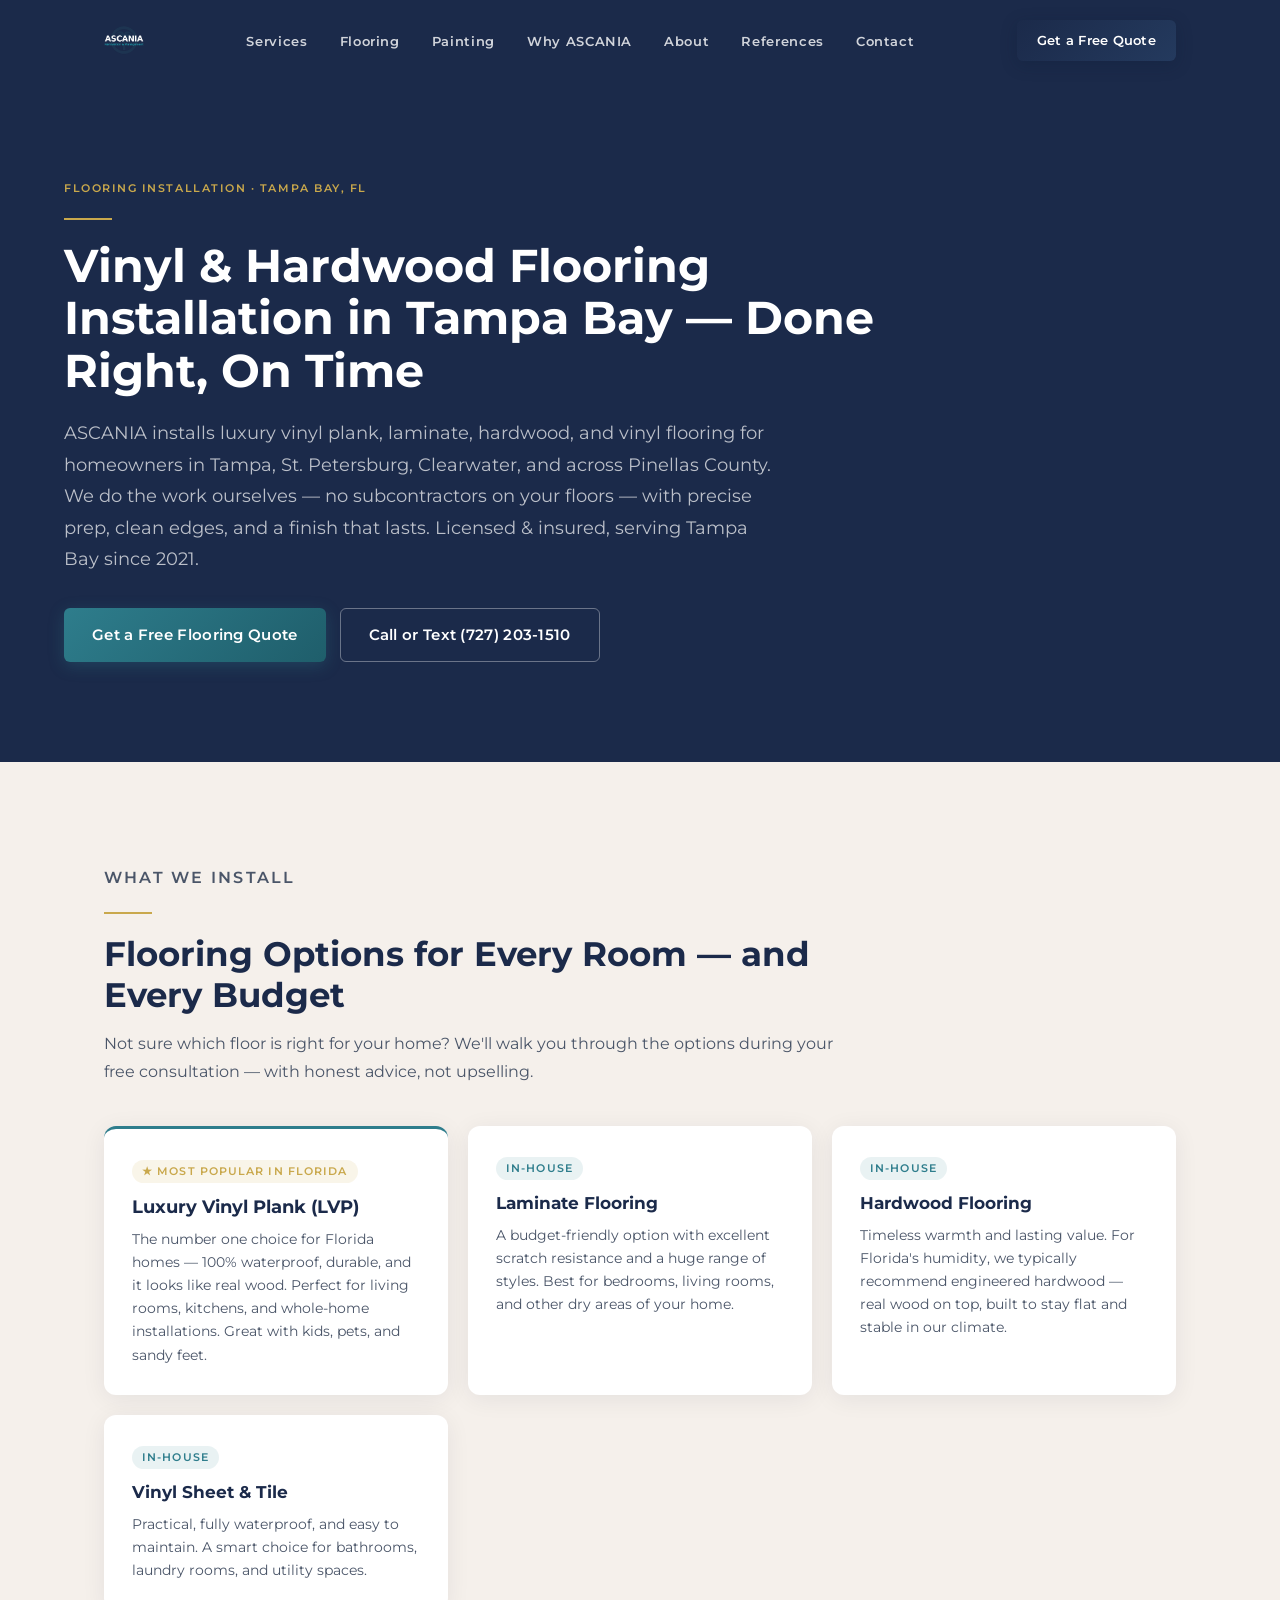
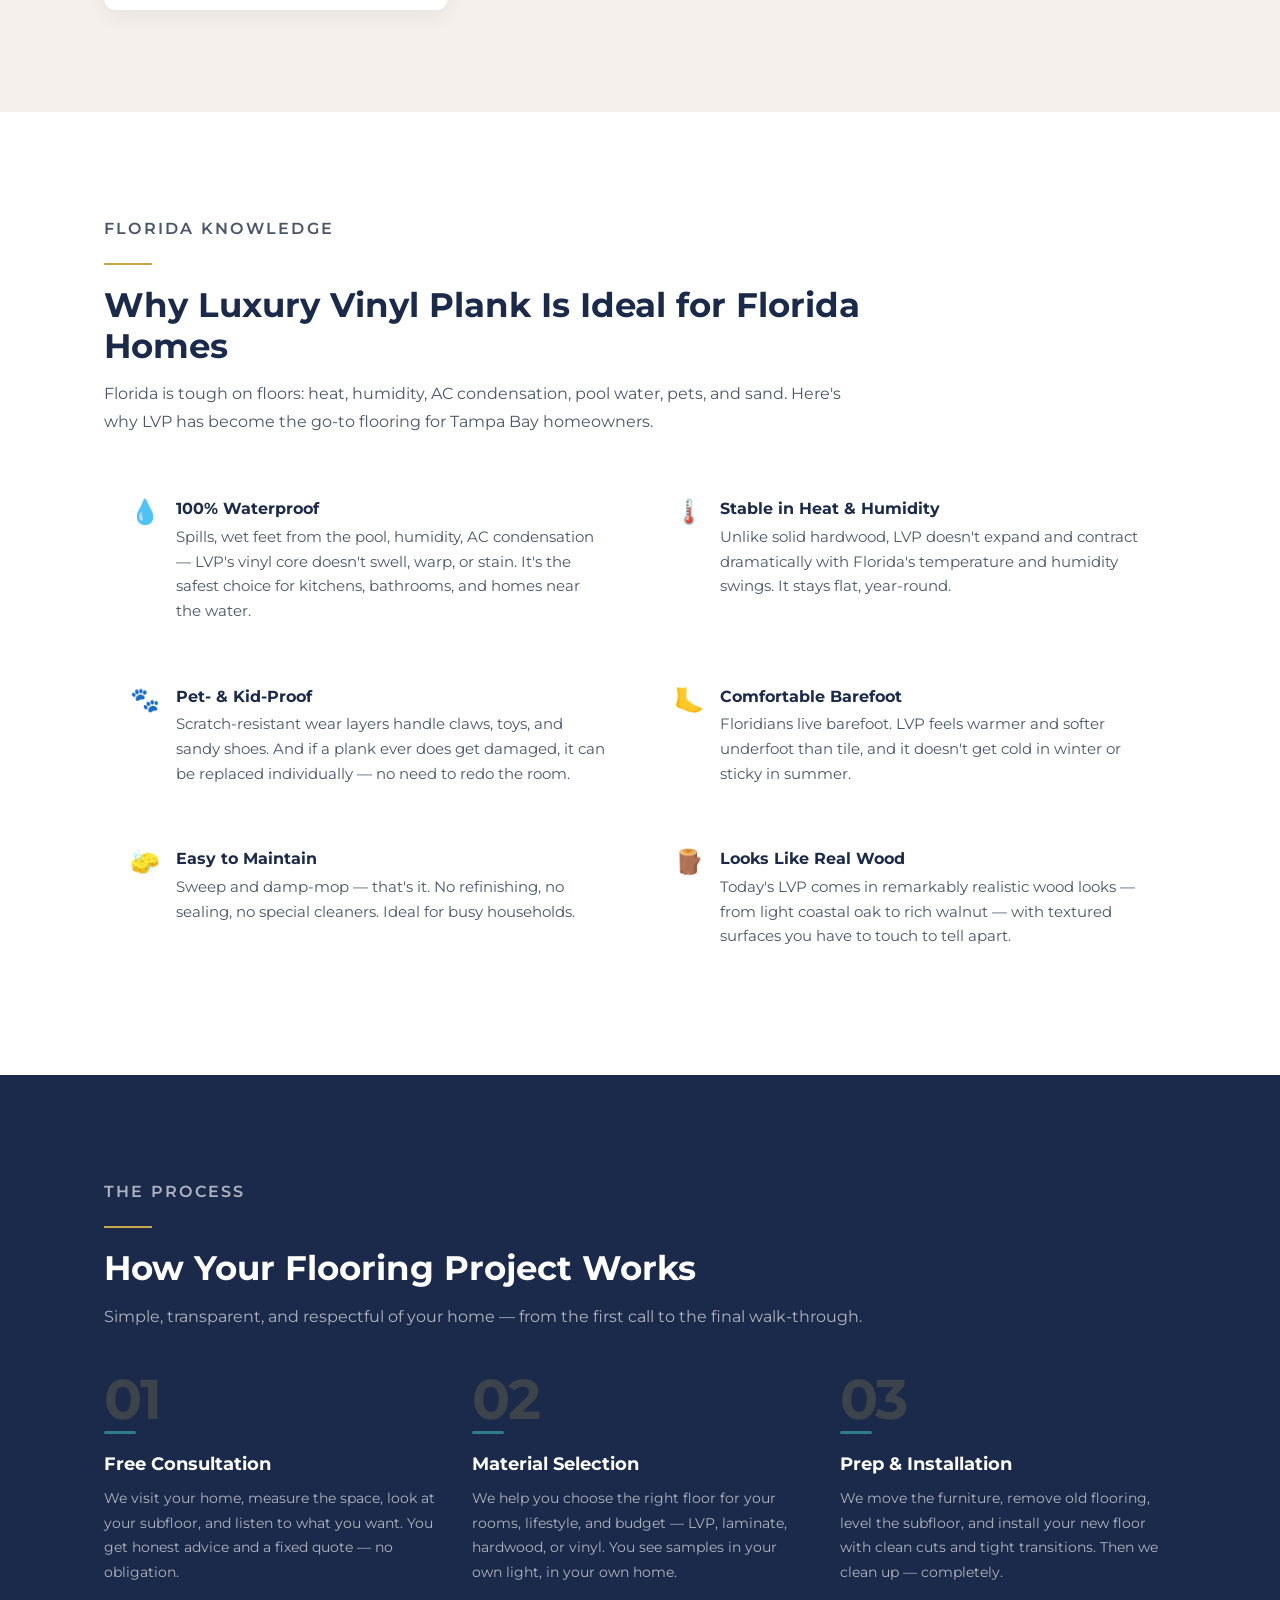
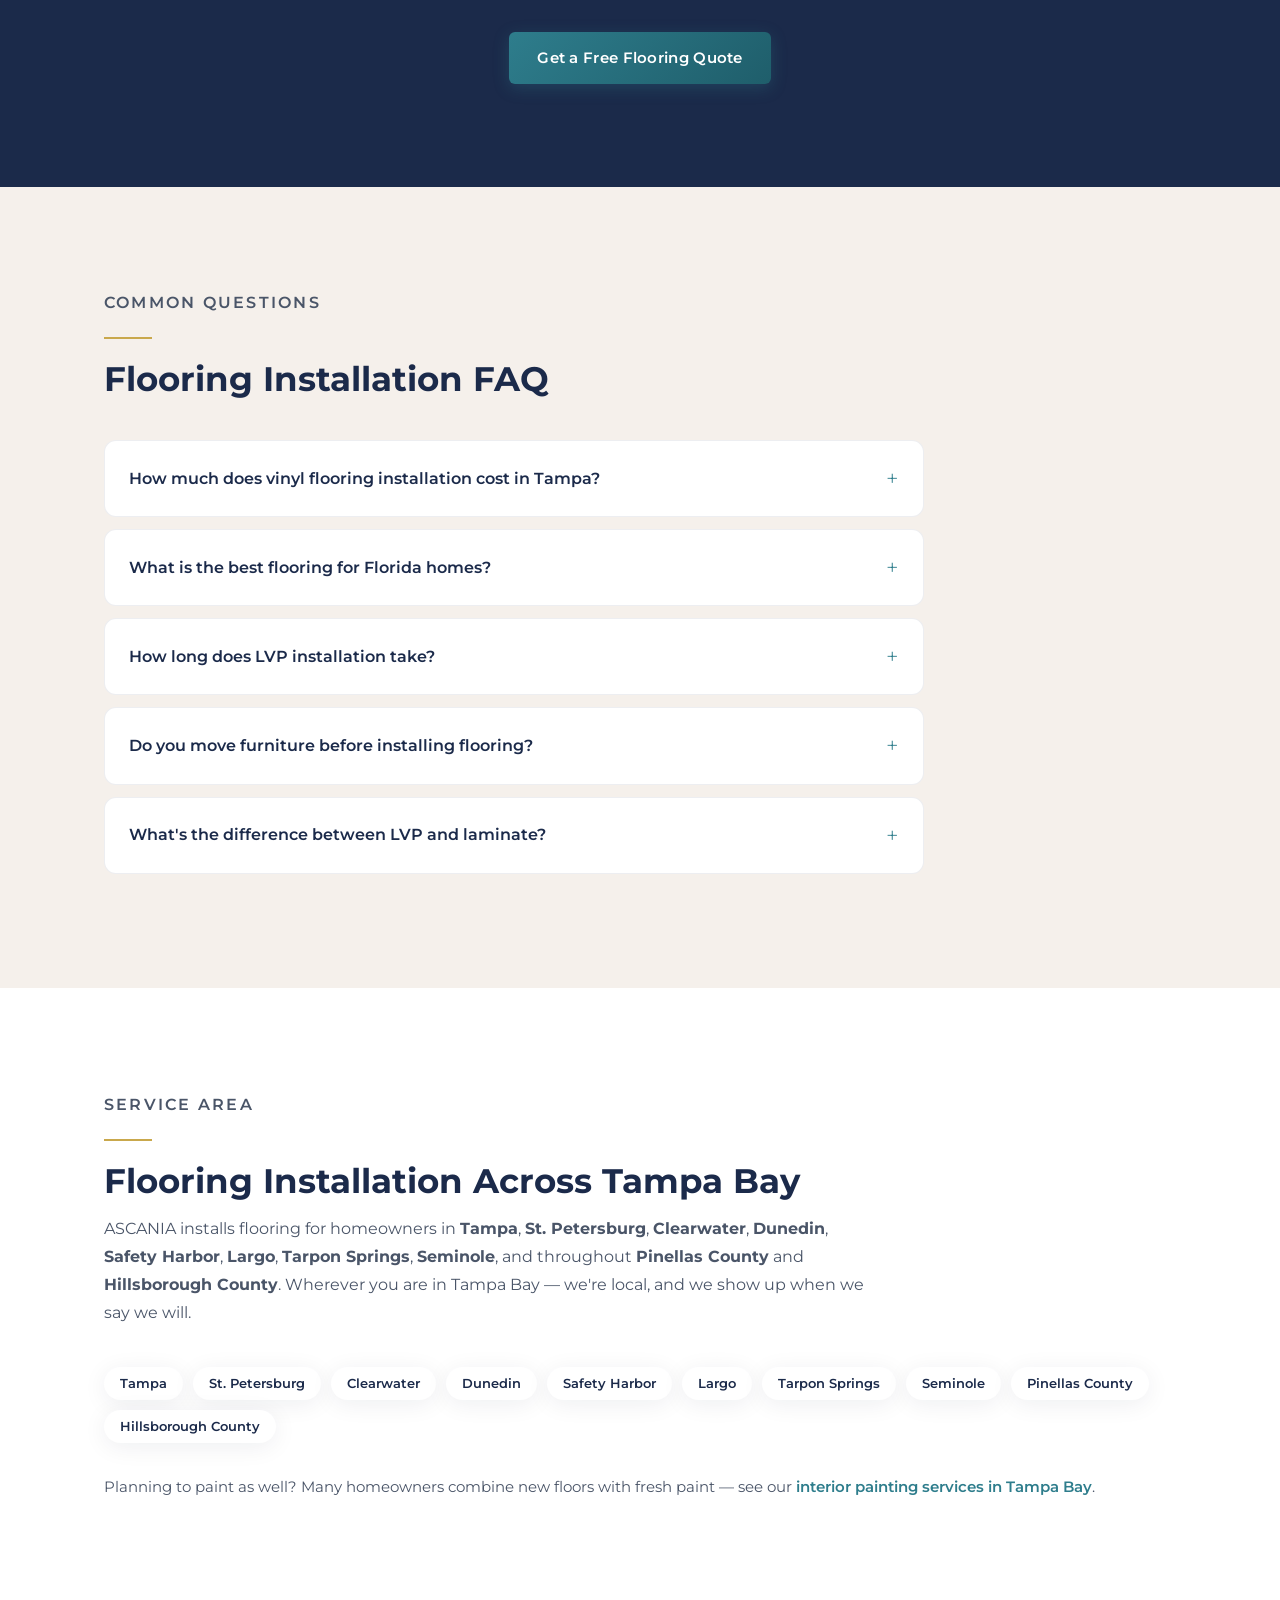
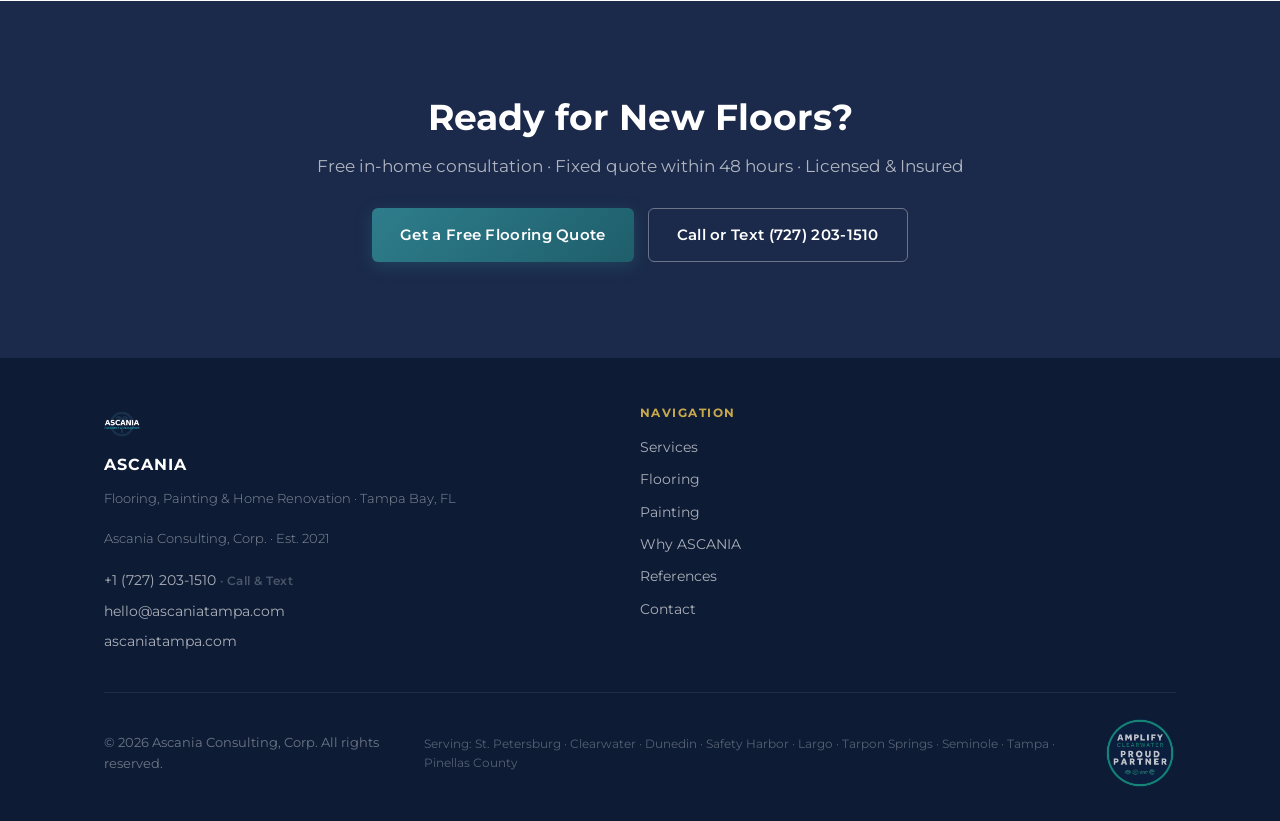
==== commit 1e79798e: "Add Amplify Clearwater Chamber of Commerce badge to footer Proud Partner 2026 badge added dezently t" ====
--- a/flooring-installation-tampa/index.html
+++ b/flooring-installation-tampa/index.html
@@ -558,6 +558,10 @@
     <div class="footer-bottom">
       <p class="footer-copy">© 2026 Ascania Consulting, Corp. All rights reserved.</p>
       <p class="footer-cities">Serving: St. Petersburg · Clearwater · Dunedin · Safety Harbor · Largo · Tarpon Springs · Seminole · Tampa · Pinellas County</p>
+      <img src="../assets/images/amplify_chamber_badge.png"
+           alt="Proud Partner – Amplify Clearwater Chamber of Commerce 2026"
+           class="chamber-badge"
+           onerror="this.style.display='none';" />
     </div>
   </div>
 </footer>
--- a/assets/css/style.css
+++ b/assets/css/style.css
@@ -1211,6 +1211,14 @@
   font-size: 0.75rem;
   color: rgba(255,255,255,0.30);
 }
+.chamber-badge {
+  height: 72px;
+  width: auto;
+  opacity: 0.75;
+  transition: opacity 0.2s ease;
+  flex-shrink: 0;
+}
+.chamber-badge:hover { opacity: 1; }
 
 /* ==========================================================
    COOKIE BANNER
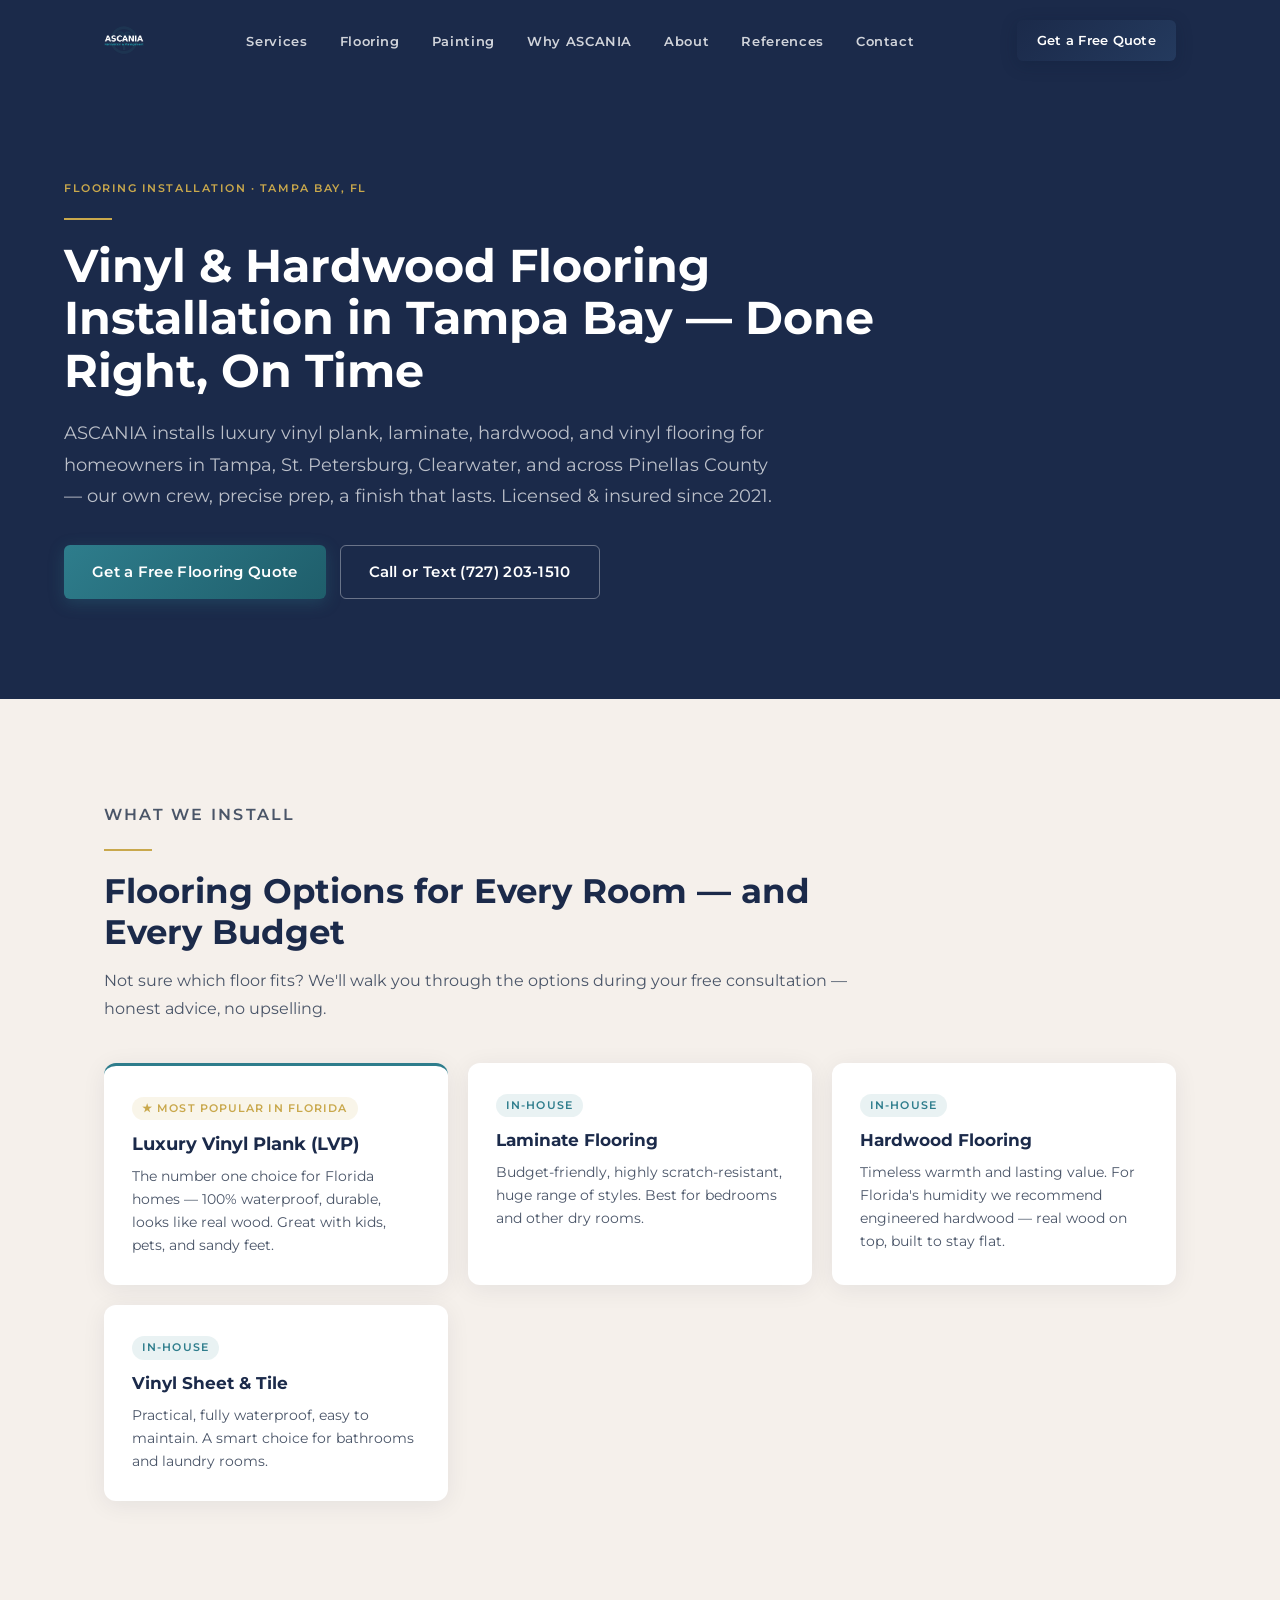
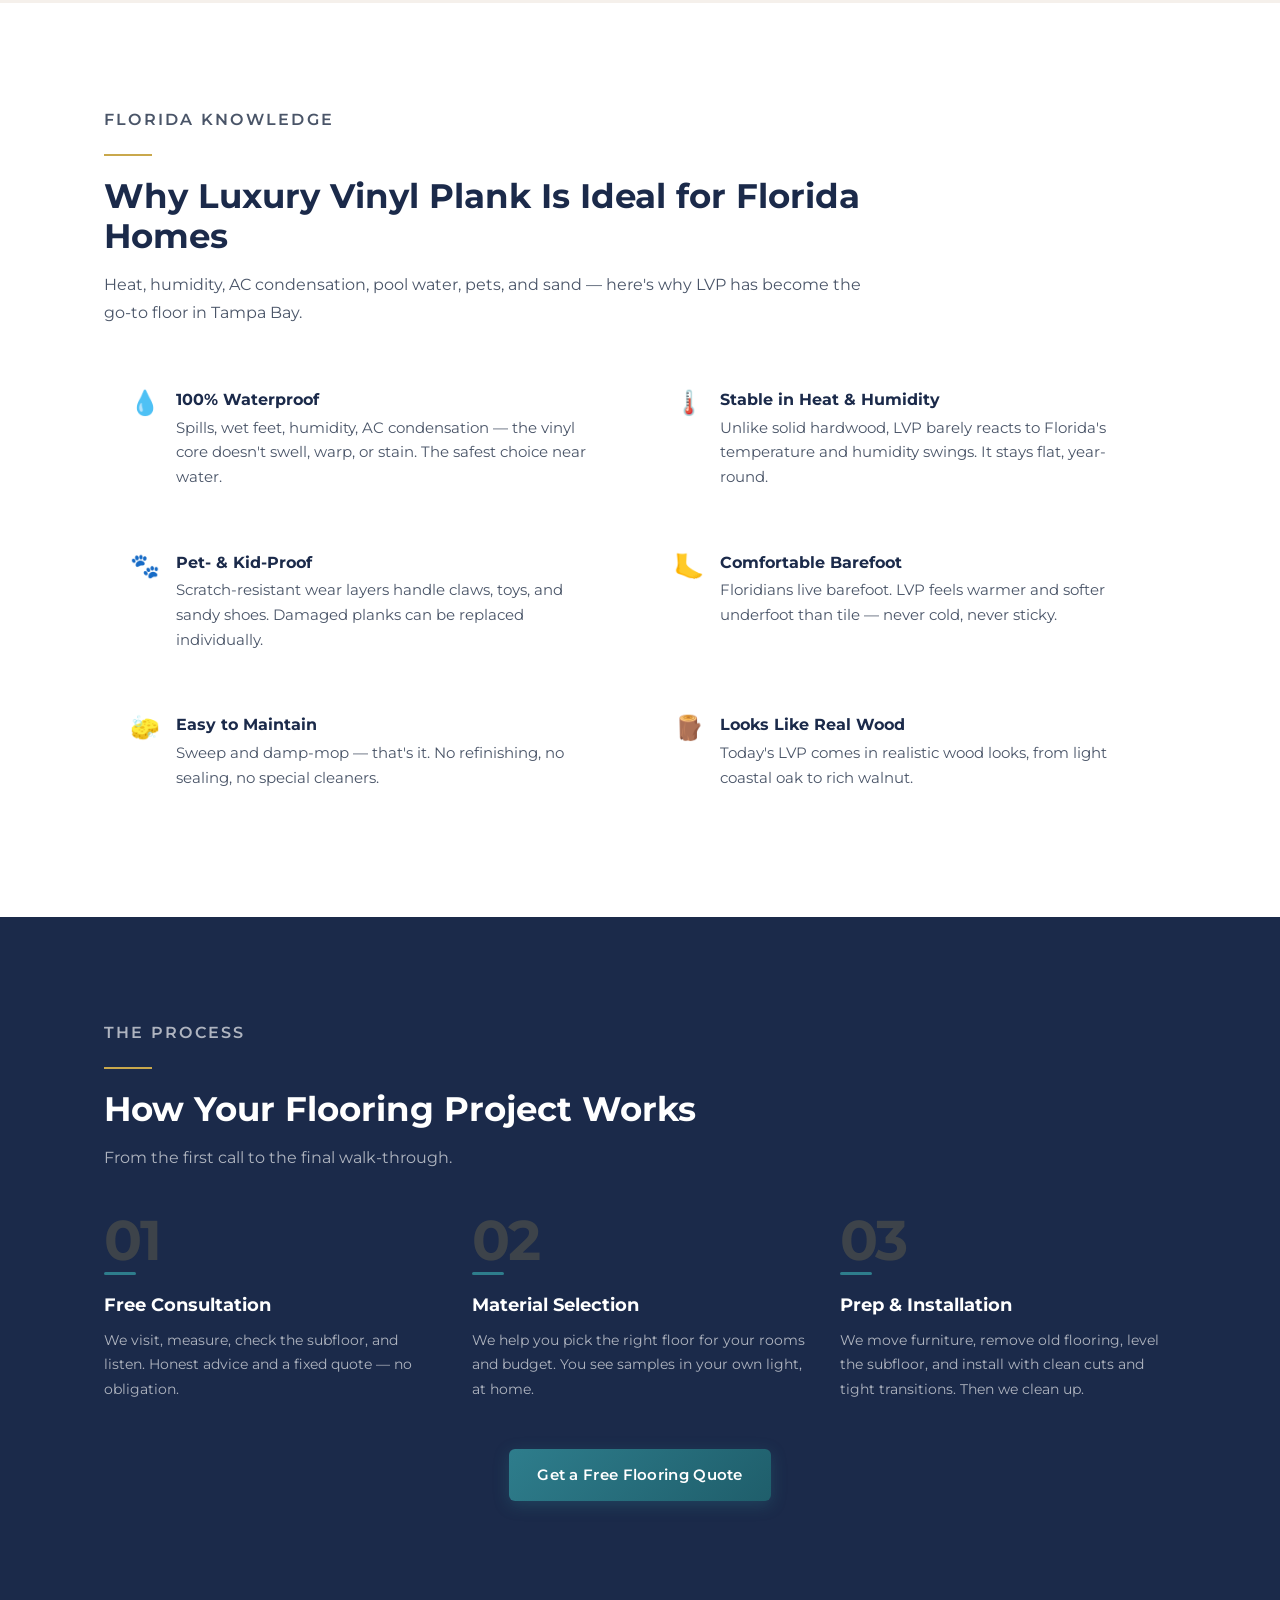
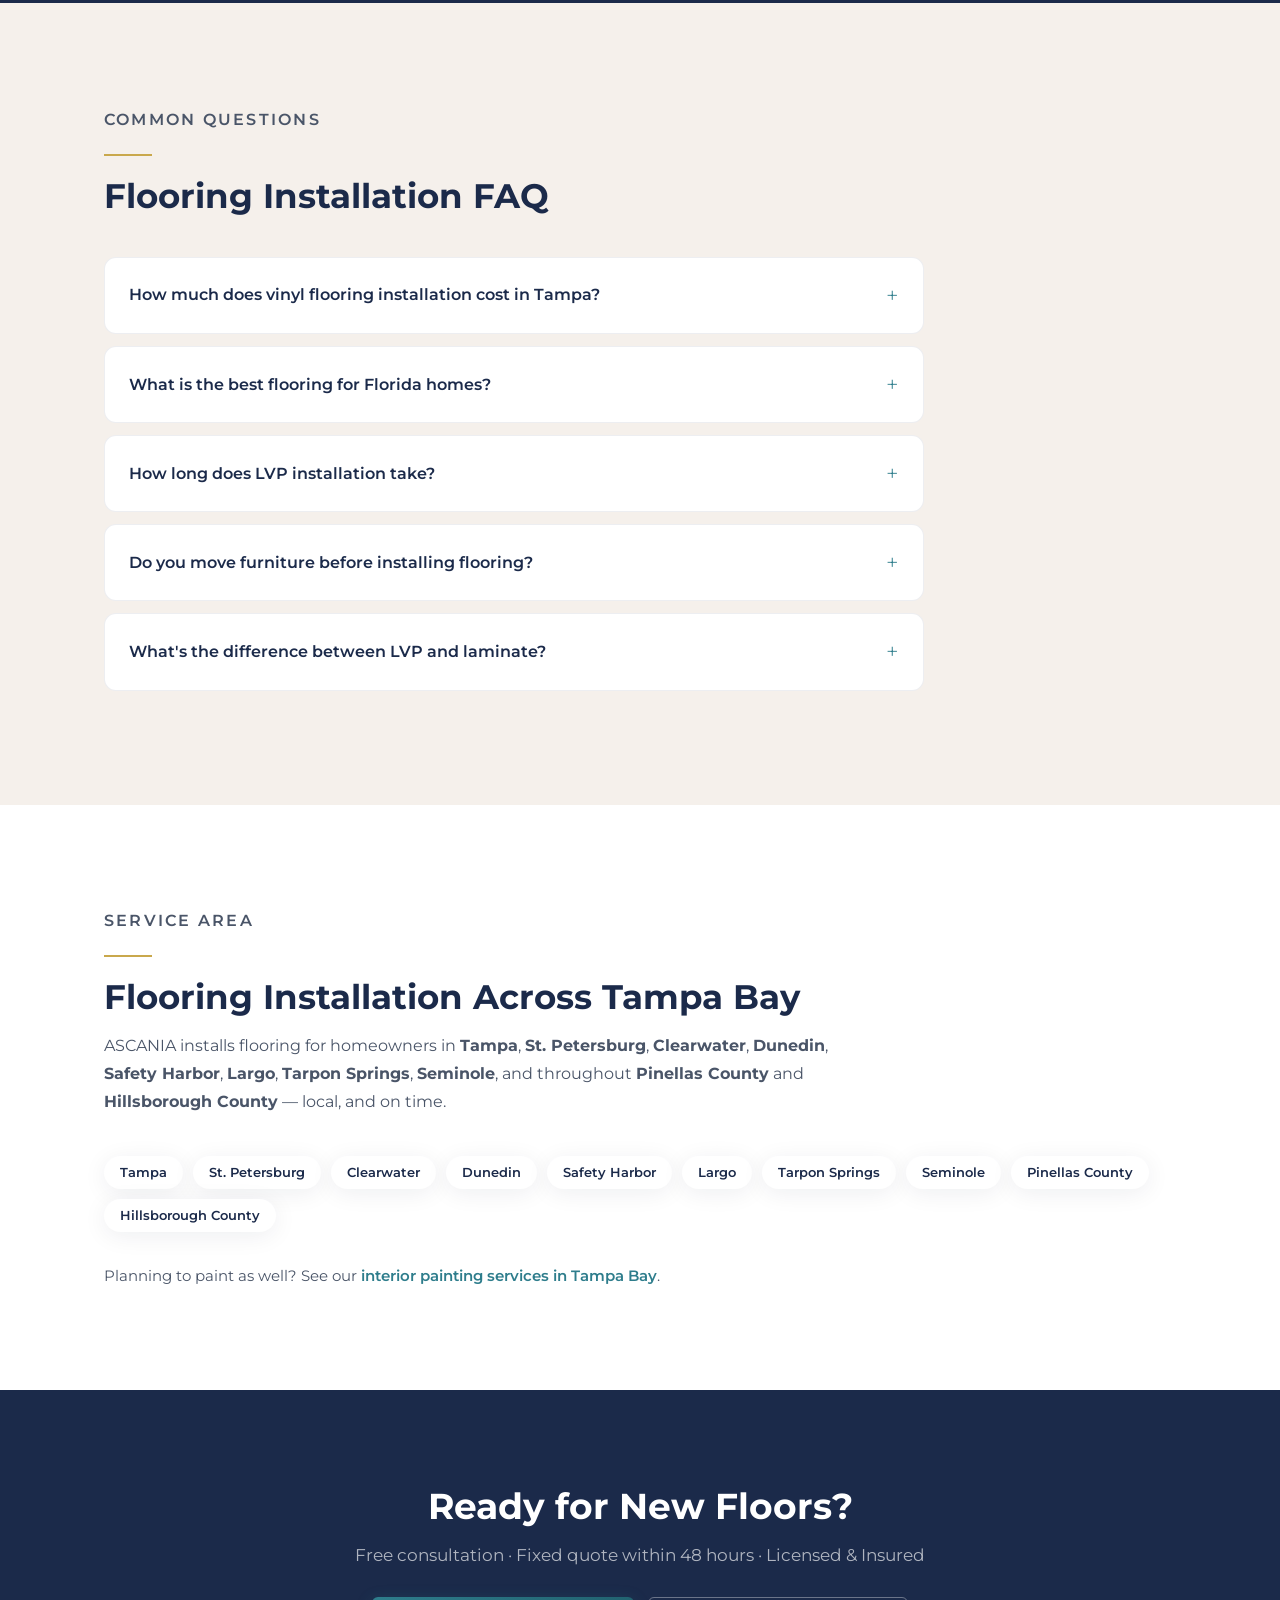
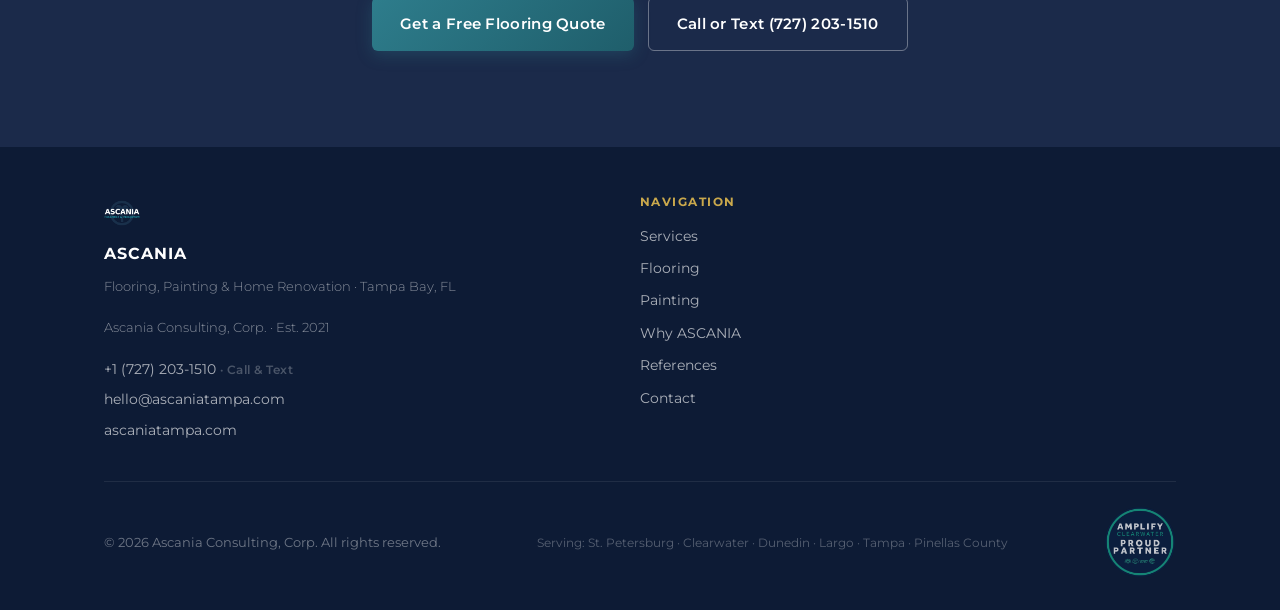
==== commit ec6f7eaa: "Add 3 aparthotel reference photos, trim site copy by 20% Photos: bedroom, kitchenette and corridor f" ====
--- a/flooring-installation-tampa/index.html
+++ b/flooring-installation-tampa/index.html
@@ -177,27 +177,27 @@
           {
             "@type": "Question",
             "name": "How much does vinyl flooring installation cost in Tampa?",
-            "acceptedAnswer": { "@type": "Answer", "text": "Most luxury vinyl plank (LVP) installations in the Tampa area run between $4 and $8 per square foot installed, depending on the product you choose, the condition of your subfloor, and how much prep work is needed. Hardwood typically costs more. Every home is different — we give you an exact, fixed quote after a free in-home consultation, and the price you approve is the price you pay." }
+            "acceptedAnswer": { "@type": "Answer", "text": "Most luxury vinyl plank (LVP) installations in the Tampa area run between $4 and $8 per square foot installed, depending on the product, your subfloor, and how much prep is needed. Hardwood typically costs more. You get an exact, fixed quote after a free in-home consultation — the price you approve is the price you pay." }
           },
           {
             "@type": "Question",
             "name": "What is the best flooring for Florida homes?",
-            "acceptedAnswer": { "@type": "Answer", "text": "For most Florida homes, luxury vinyl plank (LVP) is the best choice. It is 100% waterproof, handles Florida's heat and humidity without warping, stands up to pets and kids, and feels comfortable barefoot. If you want real wood, engineered hardwood is the better option for Florida's climate than solid hardwood." }
+            "acceptedAnswer": { "@type": "Answer", "text": "For most Florida homes, luxury vinyl plank (LVP) is the best choice: 100% waterproof, stable in heat and humidity, tough with pets and kids, comfortable barefoot. If you want real wood, engineered hardwood suits Florida's climate better than solid hardwood." }
           },
           {
             "@type": "Question",
             "name": "How long does LVP installation take?",
-            "acceptedAnswer": { "@type": "Answer", "text": "A single room is usually done in one day. A whole home of 1,500–2,000 square feet typically takes 3 to 5 days, including removing the old flooring, preparing the subfloor, installation, and cleanup. You get a clear timeline before we start — and we stick to it." }
+            "acceptedAnswer": { "@type": "Answer", "text": "A single room is usually done in one day. A whole home of 1,500–2,000 square feet typically takes 3 to 5 days, including removal, subfloor prep, installation, and cleanup. You get a clear timeline before we start." }
           },
           {
             "@type": "Question",
             "name": "Do you move furniture before installing flooring?",
-            "acceptedAnswer": { "@type": "Answer", "text": "Yes. We move your furniture, protect it while we work, and put everything back when we're done. We also remove and dispose of your old flooring. You don't have to lift a finger." }
+            "acceptedAnswer": { "@type": "Answer", "text": "Yes. We move and protect your furniture and put everything back when we're done. We also remove and dispose of your old flooring." }
           },
           {
             "@type": "Question",
             "name": "What's the difference between LVP and laminate?",
-            "acceptedAnswer": { "@type": "Answer", "text": "LVP (luxury vinyl plank) has a waterproof vinyl core — spills, humidity, and wet floors are no problem. Laminate has a wood-fiber core that can swell when exposed to moisture, but it tends to be slightly cheaper and very scratch-resistant. For Florida homes — especially kitchens, bathrooms, and homes near the water — LVP is usually the better choice." }
+            "acceptedAnswer": { "@type": "Answer", "text": "LVP (luxury vinyl plank) has a waterproof vinyl core — spills, humidity, and wet floors are no problem. Laminate has a wood-fiber core that can swell with moisture, but it is slightly cheaper and very scratch-resistant. For Florida homes — especially kitchens, baths, and anything near water — LVP is usually the better choice." }
           }
         ]
       },
@@ -270,9 +270,8 @@
     <h1 id="flooring-heading">Vinyl &amp; Hardwood Flooring Installation in Tampa Bay — Done Right, On Time</h1>
     <p class="svc-hero-sub">
       ASCANIA installs luxury vinyl plank, laminate, hardwood, and vinyl flooring for homeowners in Tampa,
-      St.&nbsp;Petersburg, Clearwater, and across Pinellas County. We do the work ourselves — no subcontractors
-      on your floors — with precise prep, clean edges, and a finish that lasts. Licensed &amp; insured,
-      serving Tampa Bay since 2021.
+      St.&nbsp;Petersburg, Clearwater, and across Pinellas County — our own crew, precise prep, a finish
+      that lasts. Licensed &amp; insured since 2021.
     </p>
     <div class="svc-hero-ctas">
       <a href="../#contact" class="btn btn-teal">Get a Free Flooring Quote</a>
@@ -291,29 +290,29 @@
       <p class="eyebrow">What We Install</p>
       <span class="gold-line"></span>
       <h2 id="types-heading">Flooring Options for Every Room — and Every Budget</h2>
-      <p>Not sure which floor is right for your home? We'll walk you through the options during your free consultation — with honest advice, not upselling.</p>
+      <p>Not sure which floor fits? We'll walk you through the options during your free consultation — honest advice, no upselling.</p>
     </div>
 
     <div class="services-grid">
       <div class="service-card service-card--core fade-up">
         <span class="service-card-tag">★ Most Popular in Florida</span>
         <h3>Luxury Vinyl Plank (LVP)</h3>
-        <p>The number one choice for Florida homes — 100% waterproof, durable, and it looks like real wood. Perfect for living rooms, kitchens, and whole-home installations. Great with kids, pets, and sandy feet.</p>
+        <p>The number one choice for Florida homes — 100% waterproof, durable, looks like real wood. Great with kids, pets, and sandy feet.</p>
       </div>
       <div class="service-card fade-up">
         <span class="service-card-tag">In-house</span>
         <h3>Laminate Flooring</h3>
-        <p>A budget-friendly option with excellent scratch resistance and a huge range of styles. Best for bedrooms, living rooms, and other dry areas of your home.</p>
+        <p>Budget-friendly, highly scratch-resistant, huge range of styles. Best for bedrooms and other dry rooms.</p>
       </div>
       <div class="service-card fade-up">
         <span class="service-card-tag">In-house</span>
         <h3>Hardwood Flooring</h3>
-        <p>Timeless warmth and lasting value. For Florida's humidity, we typically recommend engineered hardwood — real wood on top, built to stay flat and stable in our climate.</p>
+        <p>Timeless warmth and lasting value. For Florida's humidity we recommend engineered hardwood — real wood on top, built to stay flat.</p>
       </div>
       <div class="service-card fade-up">
         <span class="service-card-tag">In-house</span>
         <h3>Vinyl Sheet &amp; Tile</h3>
-        <p>Practical, fully waterproof, and easy to maintain. A smart choice for bathrooms, laundry rooms, and utility spaces.</p>
+        <p>Practical, fully waterproof, easy to maintain. A smart choice for bathrooms and laundry rooms.</p>
       </div>
     </div>
   </div>
@@ -329,7 +328,7 @@
       <p class="eyebrow">Florida Knowledge</p>
       <span class="gold-line"></span>
       <h2 id="lvp-heading">Why Luxury Vinyl Plank Is Ideal for Florida Homes</h2>
-      <p>Florida is tough on floors: heat, humidity, AC condensation, pool water, pets, and sand. Here's why LVP has become the go-to flooring for Tampa Bay homeowners.</p>
+      <p>Heat, humidity, AC condensation, pool water, pets, and sand — here's why LVP has become the go-to floor in Tampa Bay.</p>
     </div>
 
     <div class="benefit-grid">
@@ -337,42 +336,42 @@
         <span class="icon">💧</span>
         <div>
           <h3>100% Waterproof</h3>
-          <p>Spills, wet feet from the pool, humidity, AC condensation — LVP's vinyl core doesn't swell, warp, or stain. It's the safest choice for kitchens, bathrooms, and homes near the water.</p>
+          <p>Spills, wet feet, humidity, AC condensation — the vinyl core doesn't swell, warp, or stain. The safest choice near water.</p>
         </div>
       </div>
       <div class="benefit-item fade-up">
         <span class="icon">🌡️</span>
         <div>
           <h3>Stable in Heat &amp; Humidity</h3>
-          <p>Unlike solid hardwood, LVP doesn't expand and contract dramatically with Florida's temperature and humidity swings. It stays flat, year-round.</p>
+          <p>Unlike solid hardwood, LVP barely reacts to Florida's temperature and humidity swings. It stays flat, year-round.</p>
         </div>
       </div>
       <div class="benefit-item fade-up">
         <span class="icon">🐾</span>
         <div>
           <h3>Pet- &amp; Kid-Proof</h3>
-          <p>Scratch-resistant wear layers handle claws, toys, and sandy shoes. And if a plank ever does get damaged, it can be replaced individually — no need to redo the room.</p>
+          <p>Scratch-resistant wear layers handle claws, toys, and sandy shoes. Damaged planks can be replaced individually.</p>
         </div>
       </div>
       <div class="benefit-item fade-up">
         <span class="icon">🦶</span>
         <div>
           <h3>Comfortable Barefoot</h3>
-          <p>Floridians live barefoot. LVP feels warmer and softer underfoot than tile, and it doesn't get cold in winter or sticky in summer.</p>
+          <p>Floridians live barefoot. LVP feels warmer and softer underfoot than tile — never cold, never sticky.</p>
         </div>
       </div>
       <div class="benefit-item fade-up">
         <span class="icon">🧽</span>
         <div>
           <h3>Easy to Maintain</h3>
-          <p>Sweep and damp-mop — that's it. No refinishing, no sealing, no special cleaners. Ideal for busy households.</p>
+          <p>Sweep and damp-mop — that's it. No refinishing, no sealing, no special cleaners.</p>
         </div>
       </div>
       <div class="benefit-item fade-up">
         <span class="icon">🪵</span>
         <div>
           <h3>Looks Like Real Wood</h3>
-          <p>Today's LVP comes in remarkably realistic wood looks — from light coastal oak to rich walnut — with textured surfaces you have to touch to tell apart.</p>
+          <p>Today's LVP comes in realistic wood looks, from light coastal oak to rich walnut.</p>
         </div>
       </div>
     </div>
@@ -389,7 +388,7 @@
       <p class="eyebrow">The Process</p>
       <span class="gold-line"></span>
       <h2 id="fl-process-heading">How Your Flooring Project Works</h2>
-      <p>Simple, transparent, and respectful of your home — from the first call to the final walk-through.</p>
+      <p>From the first call to the final walk-through.</p>
     </div>
 
     <div class="process-steps">
@@ -397,19 +396,19 @@
         <div class="step-number">01</div>
         <div class="step-teal-line"></div>
         <h3>Free Consultation</h3>
-        <p>We visit your home, measure the space, look at your subfloor, and listen to what you want. You get honest advice and a fixed quote — no obligation.</p>
+        <p>We visit, measure, check the subfloor, and listen. Honest advice and a fixed quote — no obligation.</p>
       </div>
       <div class="process-step fade-up">
         <div class="step-number">02</div>
         <div class="step-teal-line"></div>
         <h3>Material Selection</h3>
-        <p>We help you choose the right floor for your rooms, lifestyle, and budget — LVP, laminate, hardwood, or vinyl. You see samples in your own light, in your own home.</p>
+        <p>We help you pick the right floor for your rooms and budget. You see samples in your own light, at home.</p>
       </div>
       <div class="process-step fade-up">
         <div class="step-number">03</div>
         <div class="step-teal-line"></div>
         <h3>Prep &amp; Installation</h3>
-        <p>We move the furniture, remove old flooring, level the subfloor, and install your new floor with clean cuts and tight transitions. Then we clean up — completely.</p>
+        <p>We move furniture, remove old flooring, level the subfloor, and install with clean cuts and tight transitions. Then we clean up.</p>
       </div>
     </div>
 
@@ -435,31 +434,31 @@
       <details class="faq-item">
         <summary>How much does vinyl flooring installation cost in Tampa?</summary>
         <div class="faq-answer">
-          Most luxury vinyl plank (LVP) installations in the Tampa area run between <strong>$4 and $8 per square foot installed</strong>, depending on the product you choose, the condition of your subfloor, and how much prep work is needed. Hardwood typically costs more. Every home is different — we give you an exact, fixed quote after a free in-home consultation, and the price you approve is the price you pay. No surprises after the work starts.
+          Most luxury vinyl plank (LVP) installations in the Tampa area run between <strong>$4 and $8 per square foot installed</strong>, depending on the product, your subfloor, and how much prep is needed. Hardwood typically costs more. You get an exact, fixed quote after a free in-home consultation — the price you approve is the price you pay.
         </div>
       </details>
       <details class="faq-item">
         <summary>What is the best flooring for Florida homes?</summary>
         <div class="faq-answer">
-          For most Florida homes, <strong>luxury vinyl plank (LVP)</strong> is the best choice. It's 100% waterproof, handles Florida's heat and humidity without warping, stands up to pets and kids, and feels comfortable barefoot. If you want real wood, engineered hardwood is the better option for our climate than solid hardwood.
+          For most Florida homes, <strong>luxury vinyl plank (LVP)</strong> is the best choice: 100% waterproof, stable in heat and humidity, tough with pets and kids, comfortable barefoot. If you want real wood, engineered hardwood suits our climate better.
         </div>
       </details>
       <details class="faq-item">
         <summary>How long does LVP installation take?</summary>
         <div class="faq-answer">
-          A single room is usually done <strong>in one day</strong>. A whole home of 1,500–2,000 square feet typically takes <strong>3 to 5 days</strong>, including removing the old flooring, preparing the subfloor, installation, and cleanup. You get a clear timeline before we start — and we stick to it.
+          A single room is usually done <strong>in one day</strong>. A whole home of 1,500–2,000 square feet typically takes <strong>3 to 5 days</strong>, including removal, subfloor prep, installation, and cleanup. You get a clear timeline before we start.
         </div>
       </details>
       <details class="faq-item">
         <summary>Do you move furniture before installing flooring?</summary>
         <div class="faq-answer">
-          Yes. We move your furniture, protect it while we work, and put everything back when we're done. We also remove and dispose of your old flooring. You don't have to lift a finger.
+          Yes. We move and protect your furniture and put everything back when we're done. We also remove and dispose of your old flooring.
         </div>
       </details>
       <details class="faq-item">
         <summary>What's the difference between LVP and laminate?</summary>
         <div class="faq-answer">
-          <strong>LVP</strong> has a waterproof vinyl core — spills, humidity, and wet floors are no problem. <strong>Laminate</strong> has a wood-fiber core that can swell when exposed to moisture, but it tends to be slightly cheaper and very scratch-resistant. For Florida homes — especially kitchens, bathrooms, and anything near the water — LVP is usually the better choice. We'll help you decide based on your rooms and budget.
+          <strong>LVP</strong> has a waterproof vinyl core — spills, humidity, and wet floors are no problem. <strong>Laminate</strong> has a wood-fiber core that can swell with moisture, but it's slightly cheaper and very scratch-resistant. For Florida homes — especially kitchens, baths, and anything near water — LVP is usually the better choice.
         </div>
       </details>
     </div>
@@ -480,8 +479,7 @@
         ASCANIA installs flooring for homeowners in <strong>Tampa</strong>, <strong>St. Petersburg</strong>,
         <strong>Clearwater</strong>, <strong>Dunedin</strong>, <strong>Safety Harbor</strong>, <strong>Largo</strong>,
         <strong>Tarpon Springs</strong>, <strong>Seminole</strong>, and throughout <strong>Pinellas County</strong>
-        and <strong>Hillsborough County</strong>. Wherever you are in Tampa Bay — we're local, and we show up
-        when we say we will.
+        and <strong>Hillsborough County</strong> — local, and on time.
       </p>
     </div>
     <div class="city-tags">
@@ -497,8 +495,7 @@
       <span class="city-tag">Hillsborough County</span>
     </div>
     <p style="margin-top:32px;color:var(--text-mid);font-size:0.9375rem;">
-      Planning to paint as well? Many homeowners combine new floors with fresh paint —
-      see our <a href="../interior-painting-tampa/" style="color:var(--teal);font-weight:600;">interior painting services in Tampa Bay</a>.
+      Planning to paint as well? See our <a href="../interior-painting-tampa/" style="color:var(--teal);font-weight:600;">interior painting services in Tampa Bay</a>.
     </p>
   </div>
 </section>
@@ -509,7 +506,7 @@
      ============================================================ -->
 <section class="svc-cta" aria-labelledby="fl-cta-heading">
   <h2 id="fl-cta-heading">Ready for New Floors?</h2>
-  <p>Free in-home consultation · Fixed quote within 48 hours · Licensed &amp; Insured</p>
+  <p>Free consultation · Fixed quote within 48 hours · Licensed &amp; Insured</p>
   <div class="svc-hero-ctas">
     <a href="../#contact" class="btn btn-teal">Get a Free Flooring Quote</a>
     <a href="tel:+17272031510" class="btn btn-secondary">Call or Text (727) 203-1510</a>
@@ -557,7 +554,7 @@
 
     <div class="footer-bottom">
       <p class="footer-copy">© 2026 Ascania Consulting, Corp. All rights reserved.</p>
-      <p class="footer-cities">Serving: St. Petersburg · Clearwater · Dunedin · Safety Harbor · Largo · Tarpon Springs · Seminole · Tampa · Pinellas County</p>
+      <p class="footer-cities">Serving: St. Petersburg · Clearwater · Dunedin · Largo · Tampa · Pinellas County</p>
       <img src="../assets/images/amplify_chamber_badge.png"
            alt="Proud Partner – Amplify Clearwater Chamber of Commerce 2026"
            class="chamber-badge"
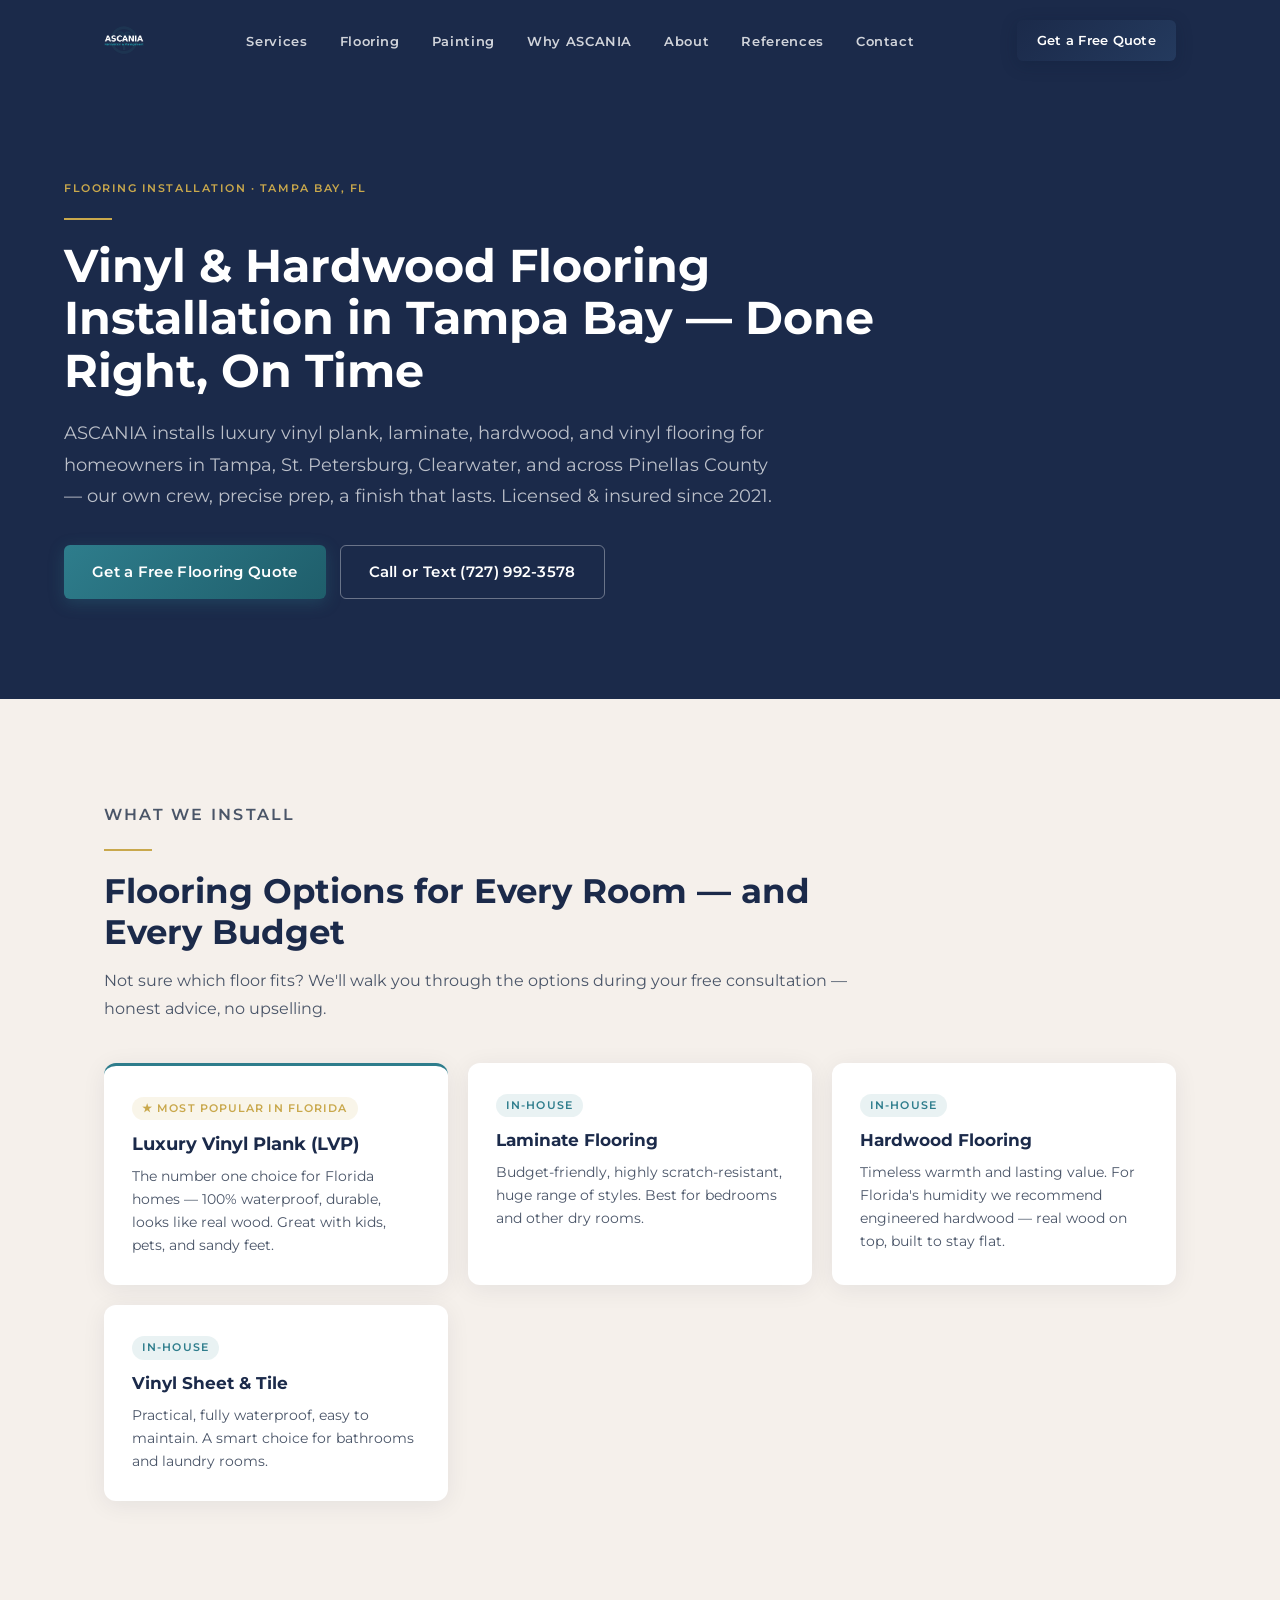
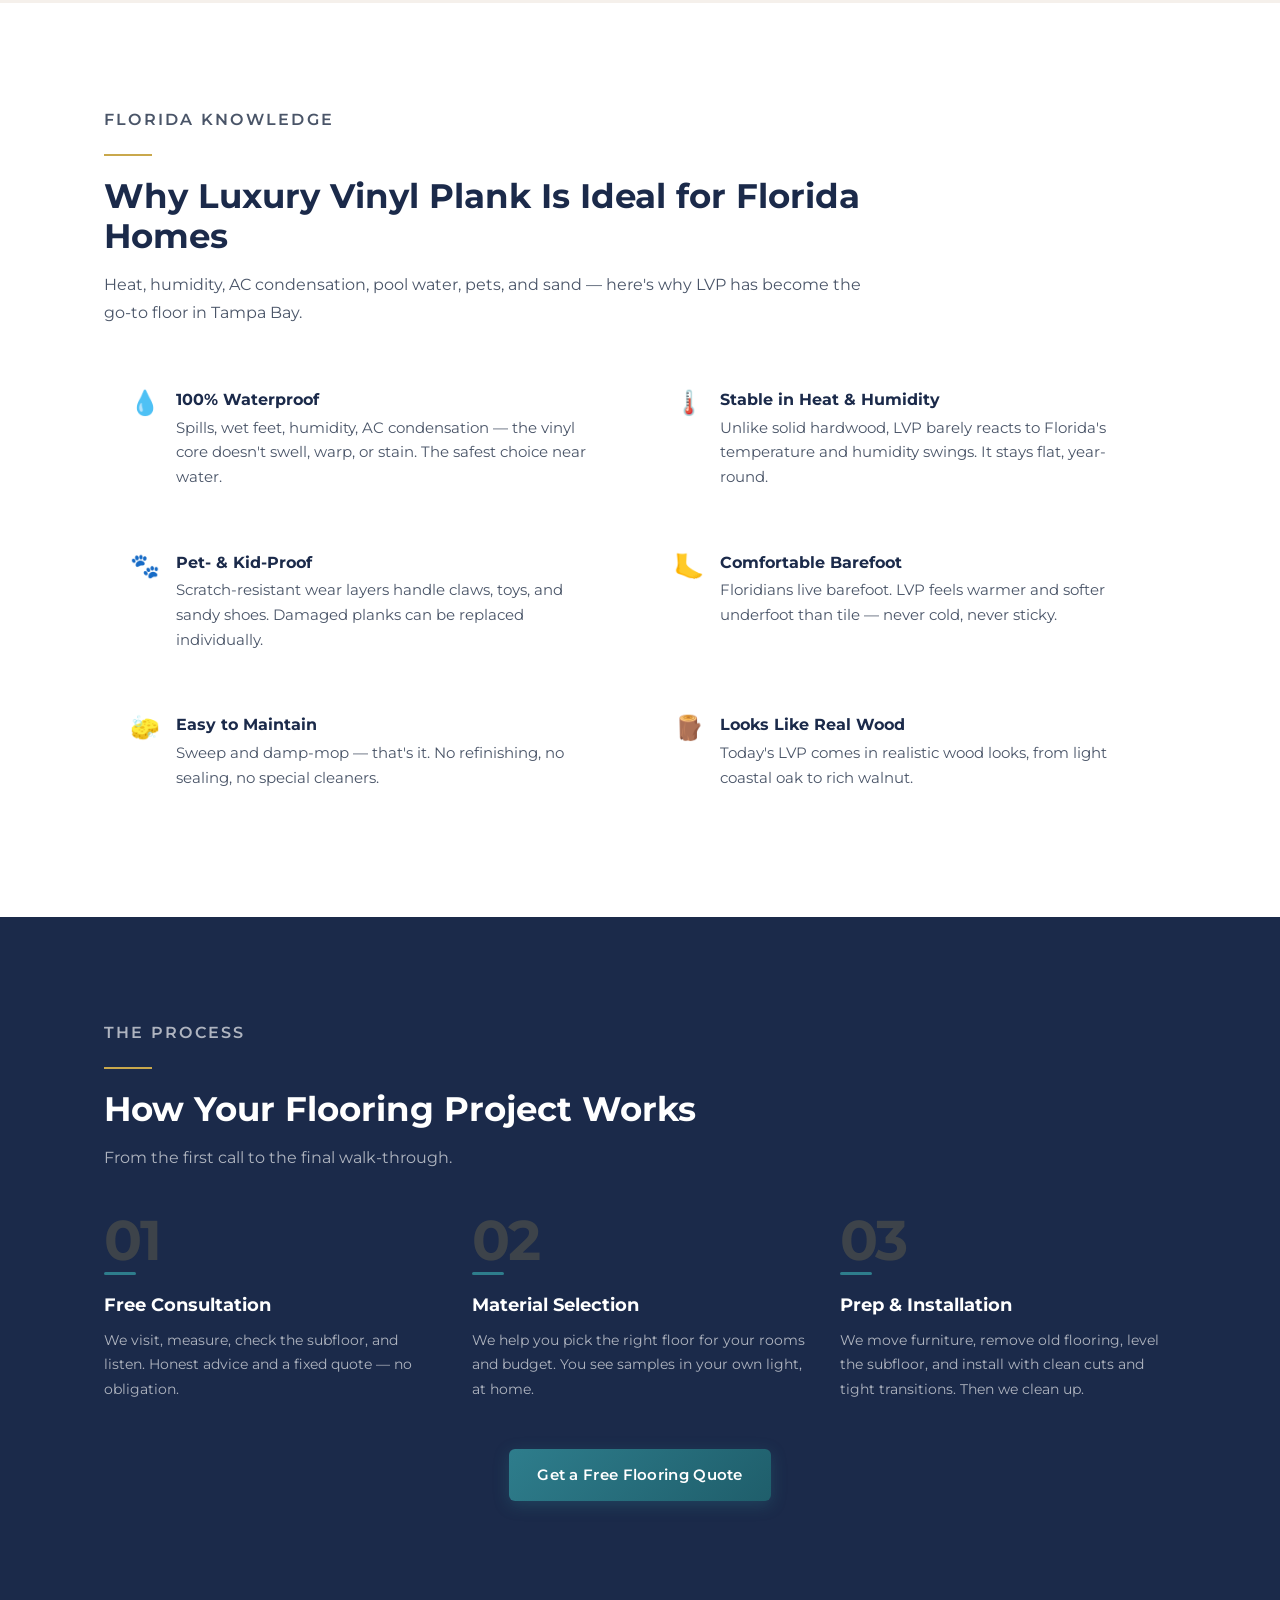
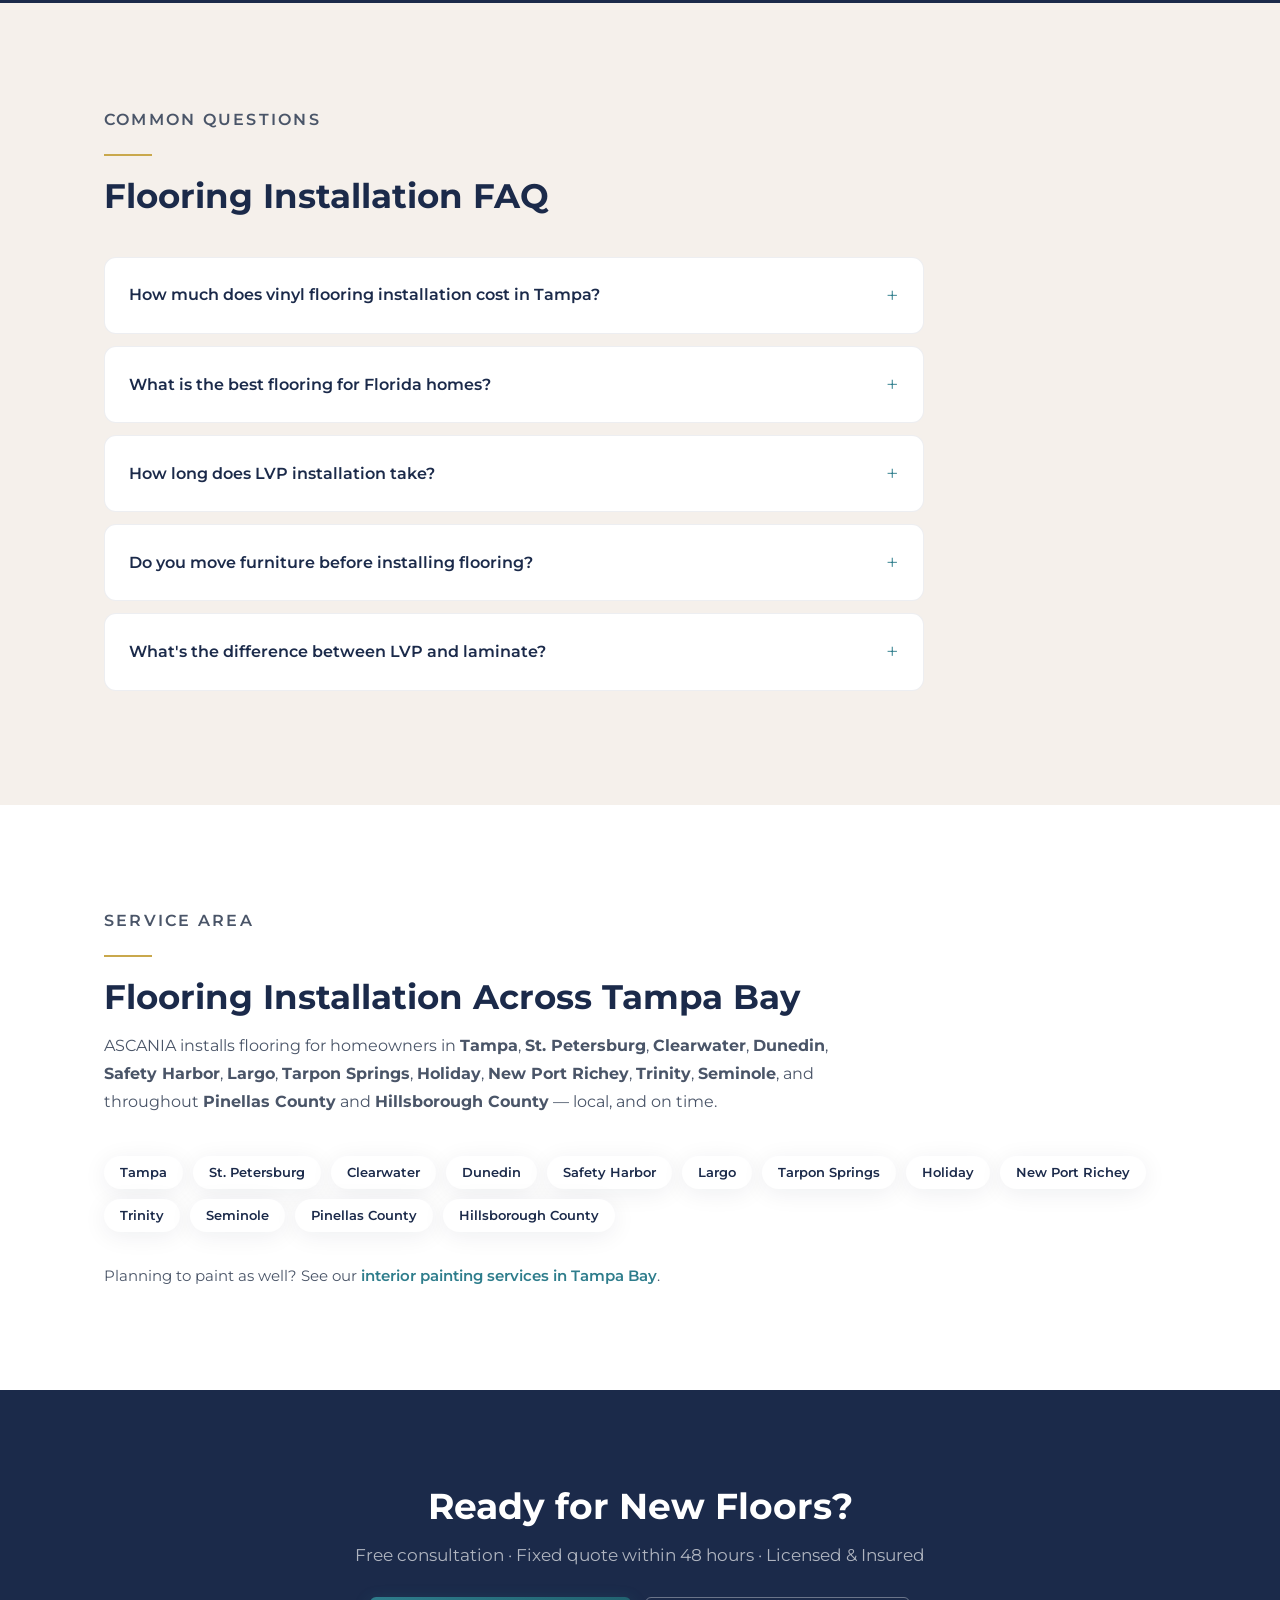
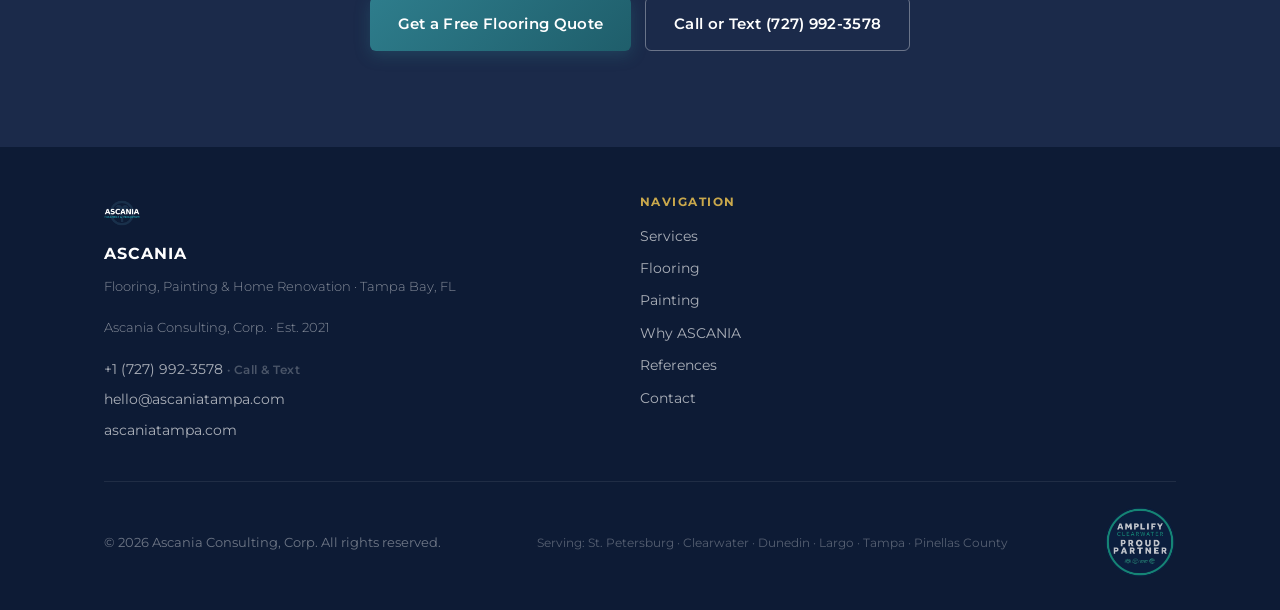
==== commit c801250a: "Update phone to (727) 992-3578, add Holiday, New Port Richey, Trinity to service area Co-Authored-By" ====
--- a/flooring-installation-tampa/index.html
+++ b/flooring-installation-tampa/index.html
@@ -155,11 +155,11 @@
         "name": "ASCANIA Renovation & Management",
         "description": "Flooring installation, interior painting, drywall and home renovation for homeowners in Tampa Bay, FL",
         "url": "https://www.ascaniatampa.com",
-        "telephone": "+17272031510",
+        "telephone": "+17279923578",
         "email": "hello@ascaniatampa.com",
         "logo": "https://www.ascaniatampa.com/assets/images/ascania_logo_on_dark.png",
         "address": { "@type": "PostalAddress", "addressLocality": "St. Petersburg", "addressRegion": "FL", "addressCountry": "US" },
-        "areaServed": ["St. Petersburg","Clearwater","Dunedin","Safety Harbor","Largo","Tarpon Springs","Pinellas Park","Seminole","Tampa","Hillsborough County"],
+        "areaServed": ["St. Petersburg","Clearwater","Dunedin","Safety Harbor","Largo","Tarpon Springs","Holiday","New Port Richey","Trinity","Pinellas Park","Seminole","Tampa","Hillsborough County"],
         "foundingDate": "2021"
       },
       {
@@ -167,7 +167,7 @@
         "name": "Flooring Installation",
         "serviceType": "Flooring installation — luxury vinyl plank (LVP), laminate, hardwood, vinyl sheet and tile",
         "provider": { "@id": "https://www.ascaniatampa.com/#business" },
-        "areaServed": ["Tampa","St. Petersburg","Clearwater","Dunedin","Safety Harbor","Largo","Tarpon Springs","Seminole","Pinellas County","Hillsborough County"],
+        "areaServed": ["Tampa","St. Petersburg","Clearwater","Dunedin","Safety Harbor","Largo","Tarpon Springs","Holiday","New Port Richey","Trinity","Seminole","Pinellas County","Hillsborough County"],
         "url": "https://www.ascaniatampa.com/flooring-installation-tampa/",
         "description": "Professional flooring installation for homeowners in Tampa Bay: luxury vinyl plank, laminate, hardwood, and vinyl — including subfloor prep, furniture moving, and full cleanup."
       },
@@ -275,7 +275,7 @@
     </p>
     <div class="svc-hero-ctas">
       <a href="../#contact" class="btn btn-teal">Get a Free Flooring Quote</a>
-      <a href="tel:+17272031510" class="btn btn-secondary">Call or Text (727) 203-1510</a>
+      <a href="tel:+17279923578" class="btn btn-secondary">Call or Text (727) 992-3578</a>
     </div>
   </div>
 </section>
@@ -478,7 +478,7 @@
       <p>
         ASCANIA installs flooring for homeowners in <strong>Tampa</strong>, <strong>St. Petersburg</strong>,
         <strong>Clearwater</strong>, <strong>Dunedin</strong>, <strong>Safety Harbor</strong>, <strong>Largo</strong>,
-        <strong>Tarpon Springs</strong>, <strong>Seminole</strong>, and throughout <strong>Pinellas County</strong>
+        <strong>Tarpon Springs</strong>, <strong>Holiday</strong>, <strong>New Port Richey</strong>, <strong>Trinity</strong>, <strong>Seminole</strong>, and throughout <strong>Pinellas County</strong>
         and <strong>Hillsborough County</strong> — local, and on time.
       </p>
     </div>
@@ -490,6 +490,9 @@
       <span class="city-tag">Safety Harbor</span>
       <span class="city-tag">Largo</span>
       <span class="city-tag">Tarpon Springs</span>
+      <span class="city-tag">Holiday</span>
+      <span class="city-tag">New Port Richey</span>
+      <span class="city-tag">Trinity</span>
       <span class="city-tag">Seminole</span>
       <span class="city-tag">Pinellas County</span>
       <span class="city-tag">Hillsborough County</span>
@@ -509,7 +512,7 @@
   <p>Free consultation · Fixed quote within 48 hours · Licensed &amp; Insured</p>
   <div class="svc-hero-ctas">
     <a href="../#contact" class="btn btn-teal">Get a Free Flooring Quote</a>
-    <a href="tel:+17272031510" class="btn btn-secondary">Call or Text (727) 203-1510</a>
+    <a href="tel:+17279923578" class="btn btn-secondary">Call or Text (727) 992-3578</a>
   </div>
 </section>
 
@@ -531,7 +534,7 @@
         <p class="footer-tagline">Flooring, Painting &amp; Home Renovation · Tampa Bay, FL</p>
         <p class="footer-tagline">Ascania Consulting, Corp. · Est. 2021</p>
         <div class="footer-contact-list" style="margin-top:16px;">
-          <a href="tel:+17272031510">+1 (727) 203-1510 <span class="contact-item-hint">· Call &amp; Text</span></a>
+          <a href="tel:+17279923578">+1 (727) 992-3578 <span class="contact-item-hint">· Call &amp; Text</span></a>
           <a href="mailto:hello@ascaniatampa.com">hello@ascaniatampa.com</a>
           <a href="https://www.ascaniatampa.com">ascaniatampa.com</a>
         </div>
